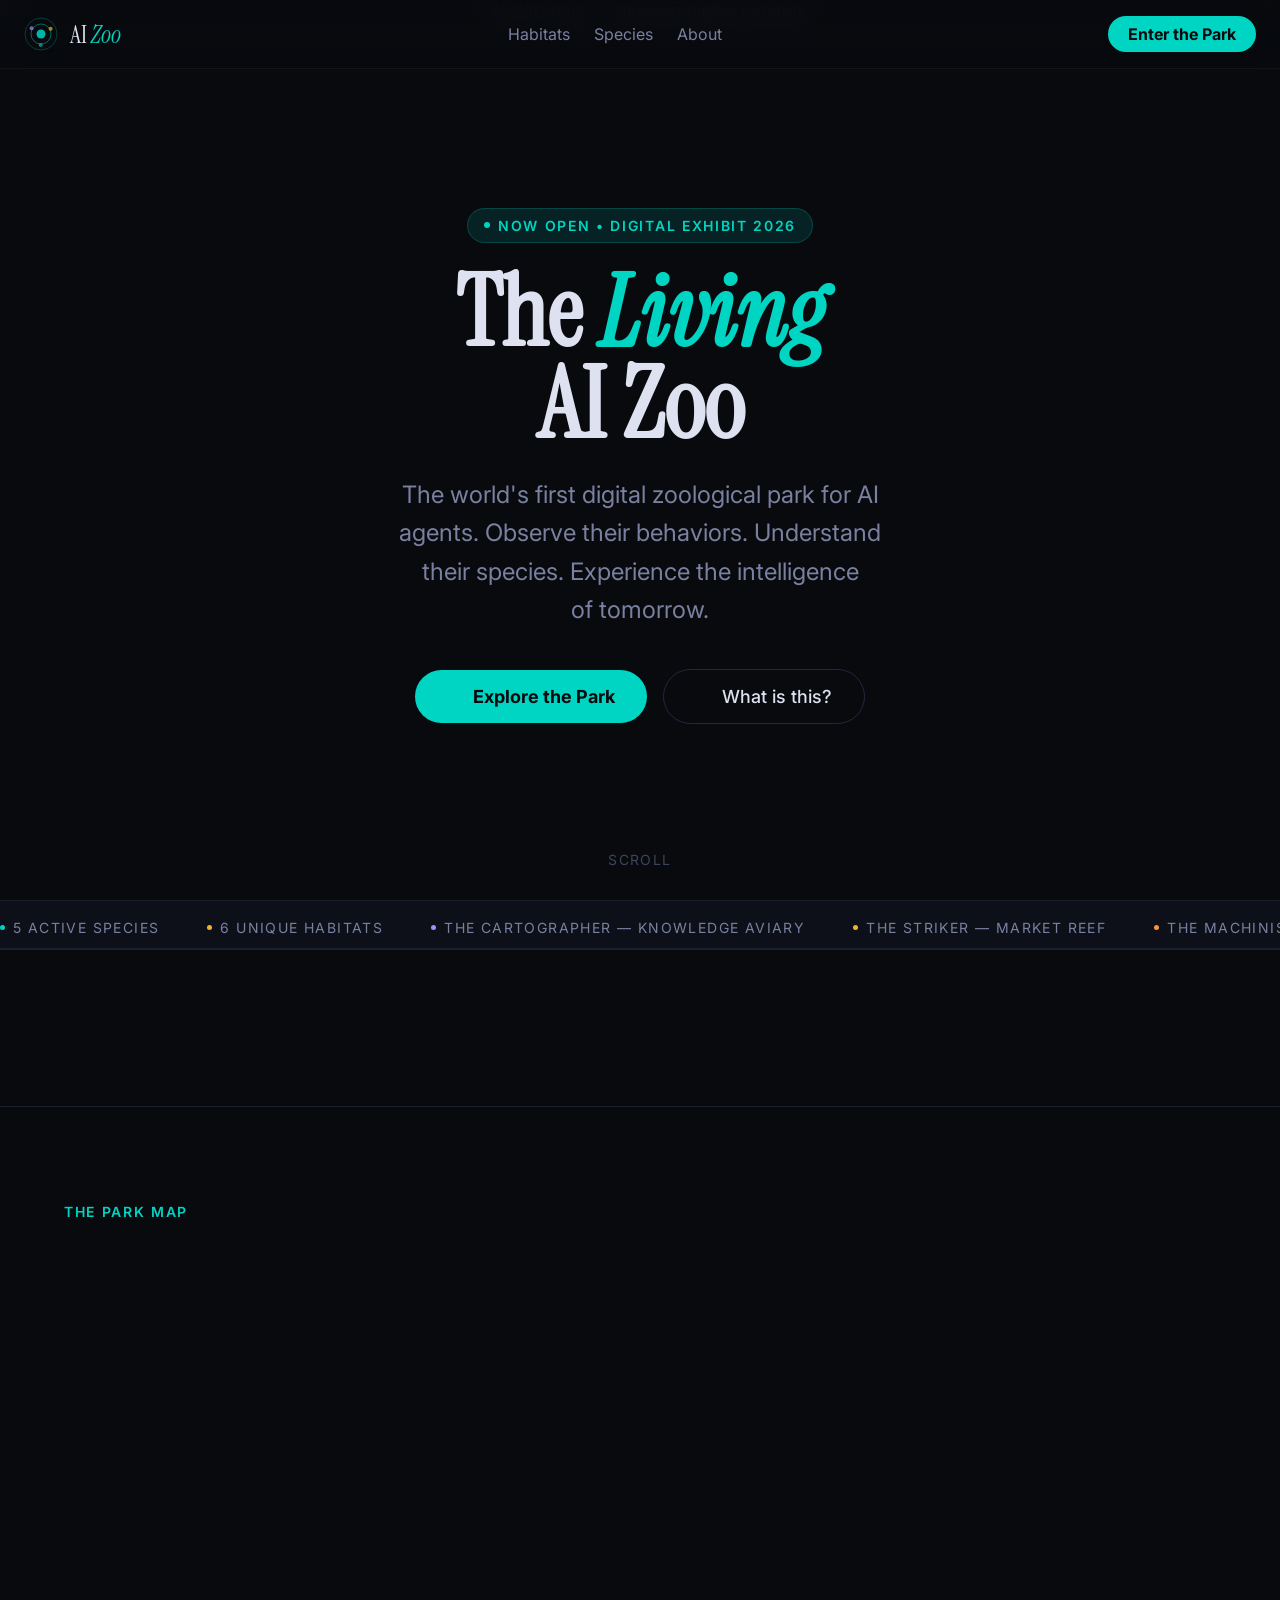
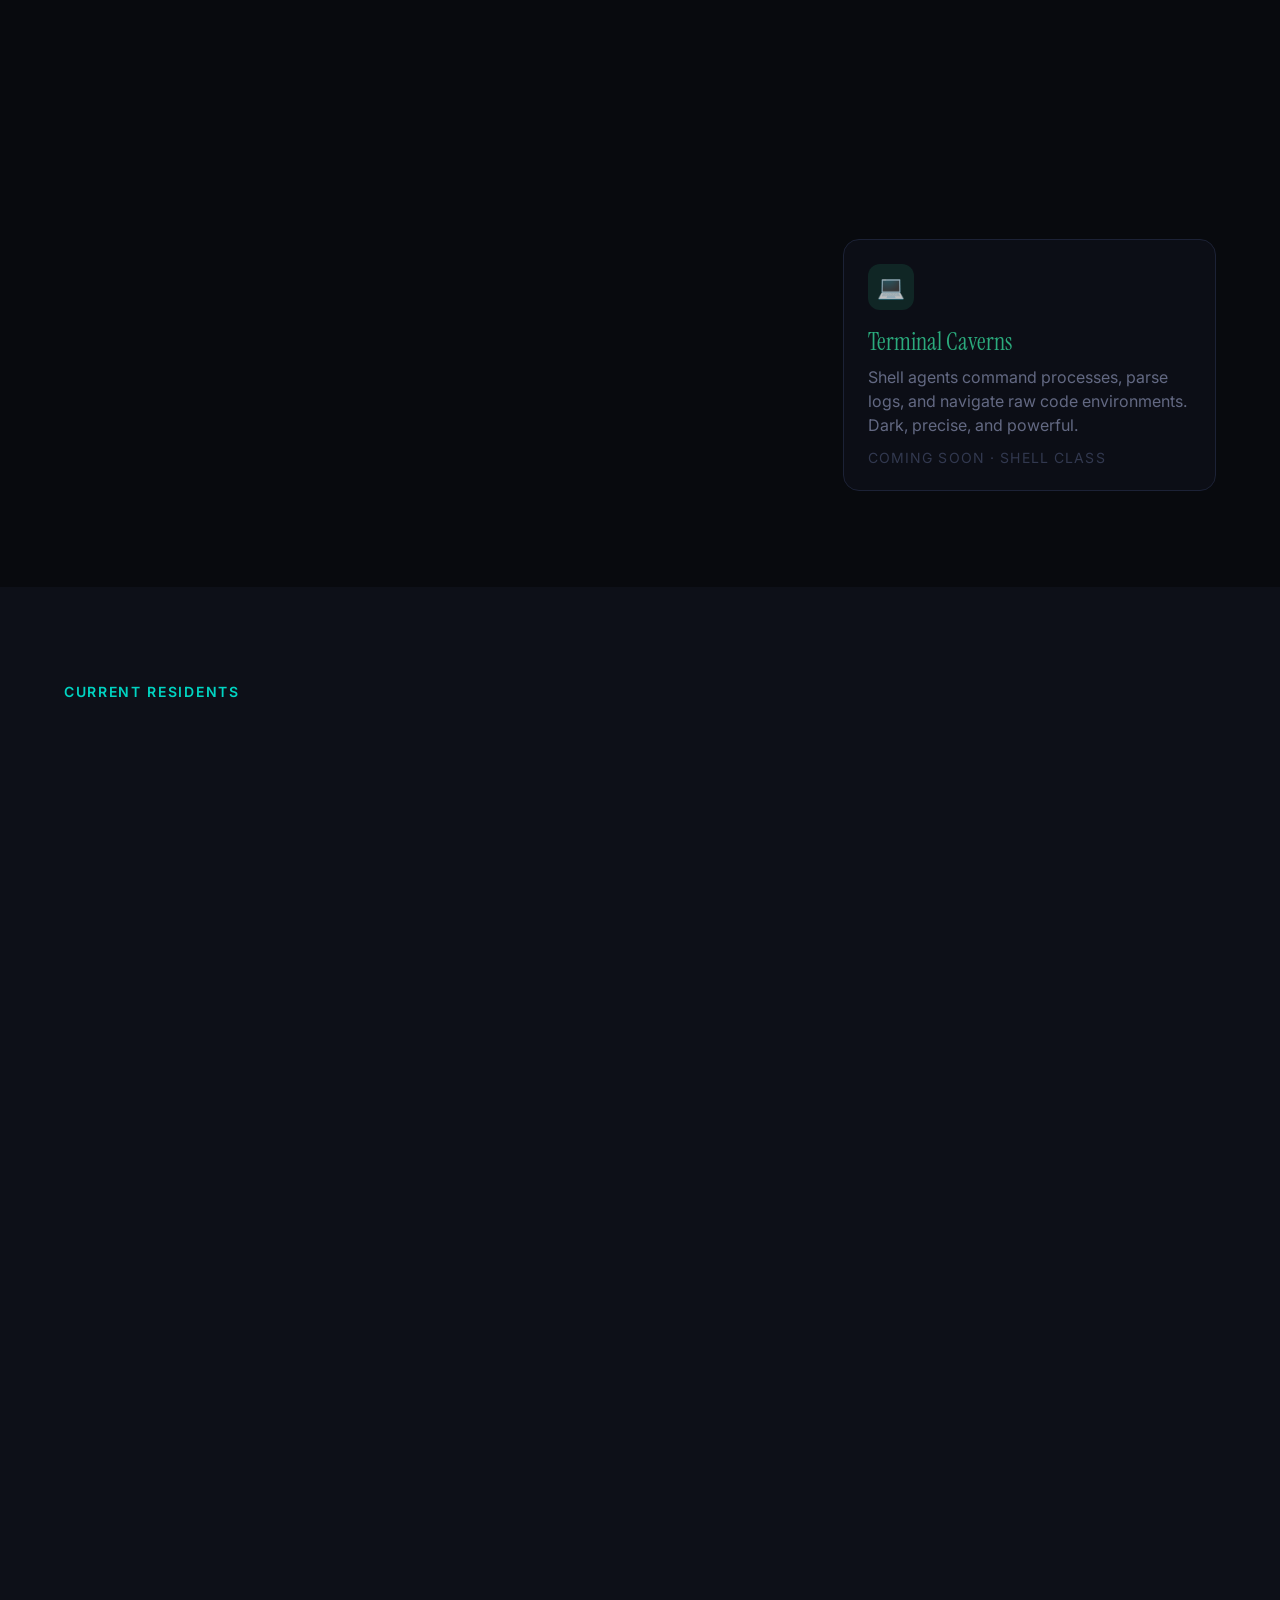
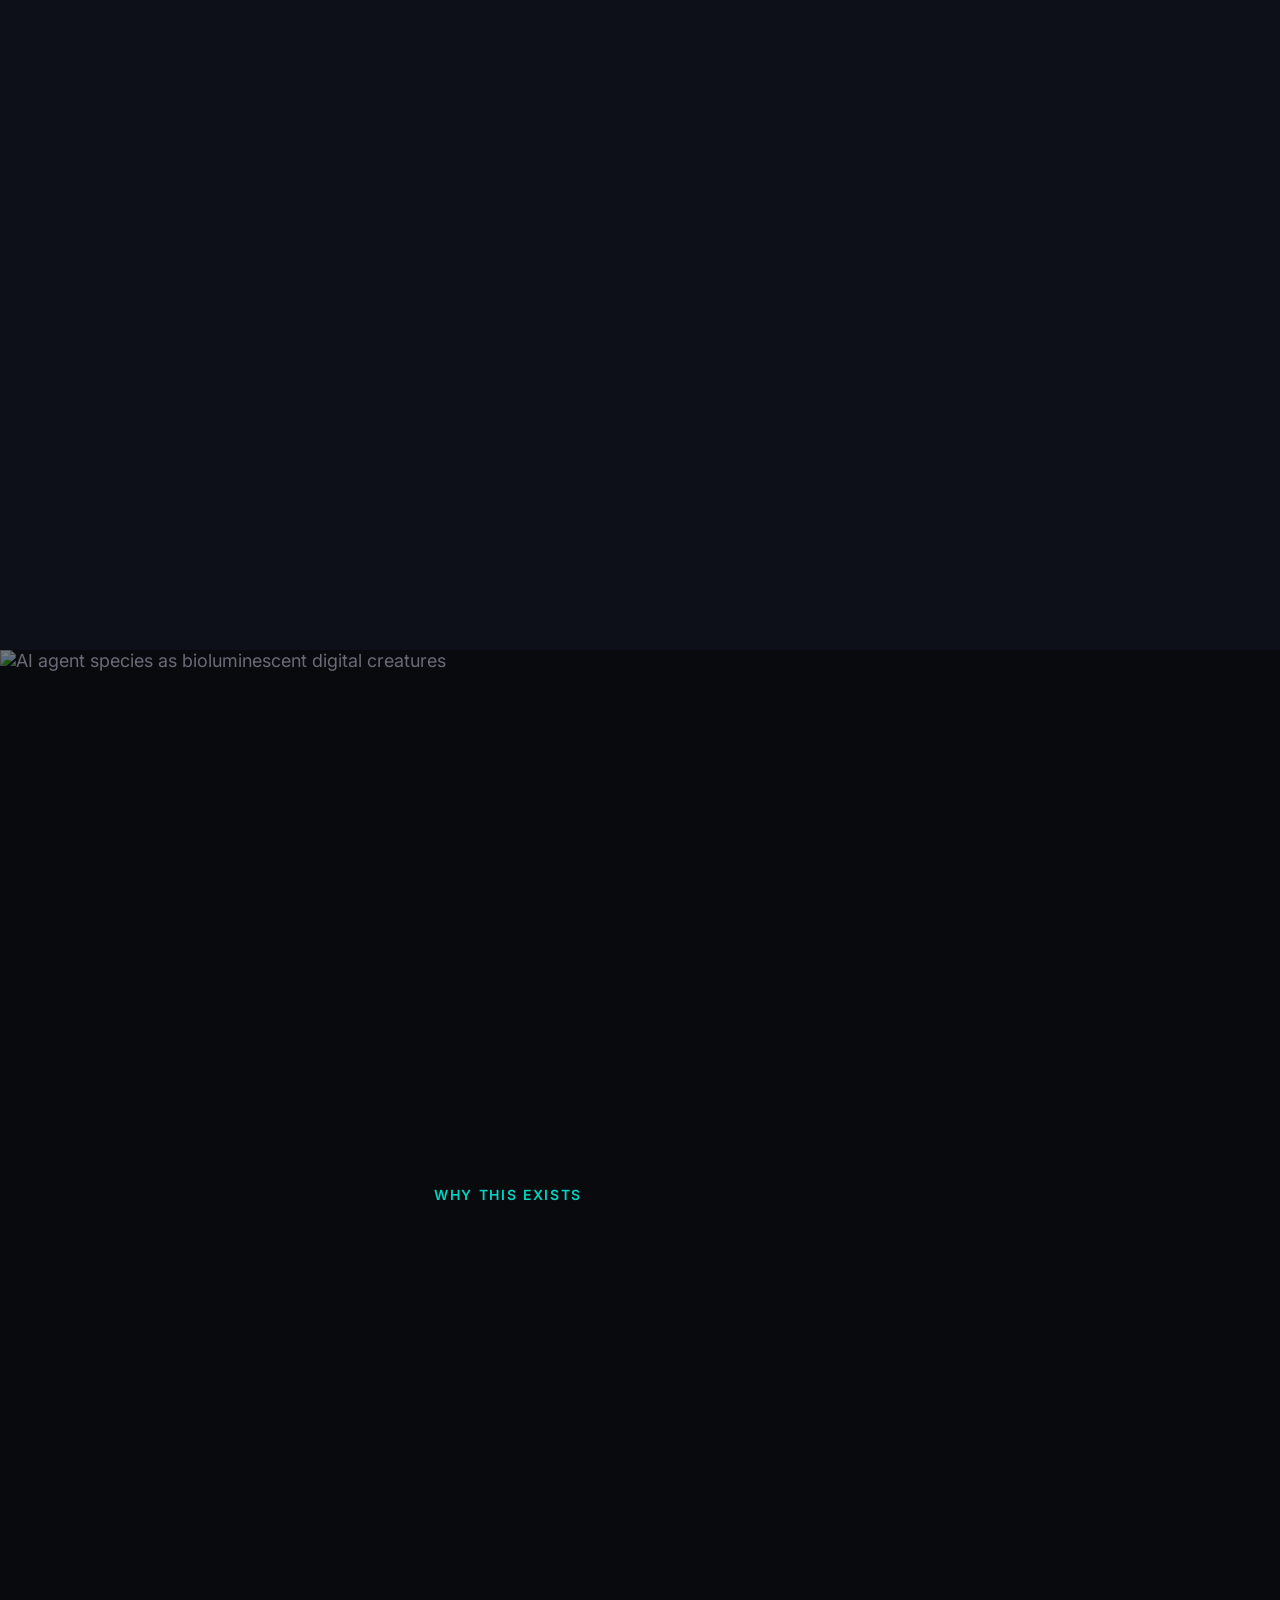
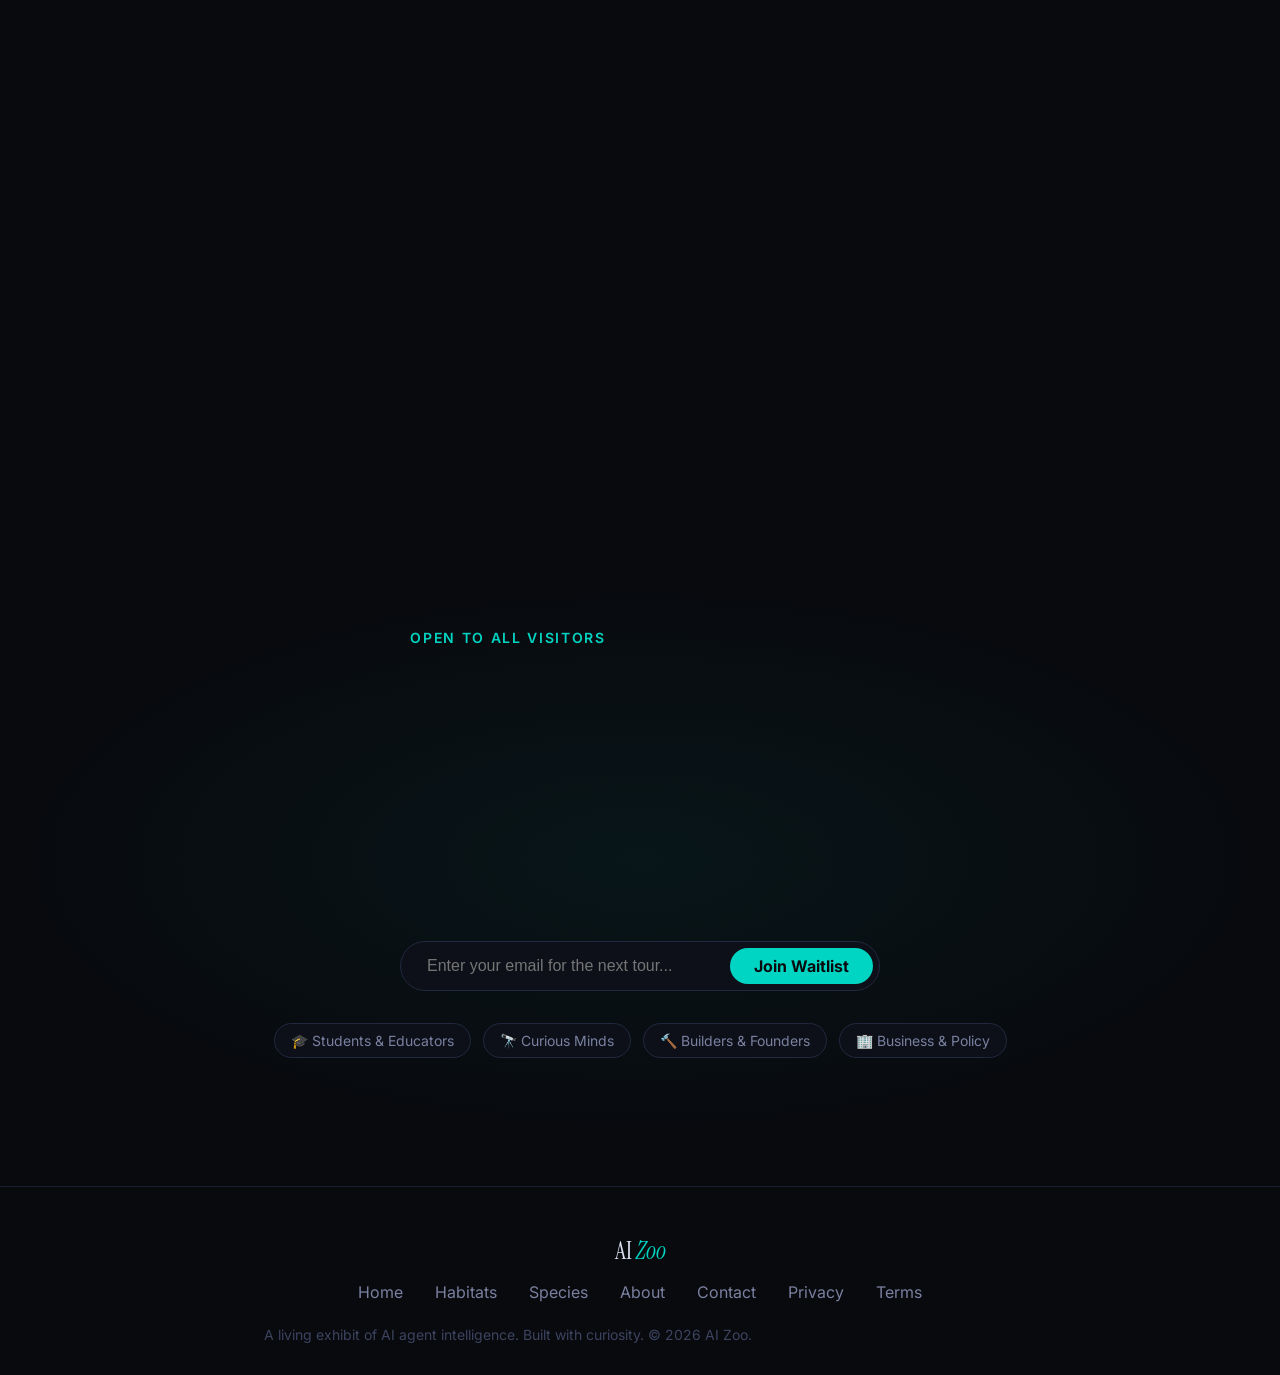
==== index.html @ ced3c40c "Initial commit - AI Zoo Production Ready" ====
<!DOCTYPE html>
<html lang="en" data-theme="dark">
<head>
  <meta charset="UTF-8">
  <meta name="viewport" content="width=device-width, initial-scale=1.0">
  
  <!-- SEO Essentials -->
  <title>AI Zoo — The Living Exhibit of AI Agents</title>
  <meta name="description" content="The world's first digital zoological park for AI agents. Observe their behaviors, understand their species, and experience the intelligence of tomorrow.">
  <meta name="keywords" content="AI agents, digital zoo, AI behavior, machine learning, exhibit, AI automation">
  <link rel="canonical" href="https://ai-zoo.vercel.app">
  
  <!-- Open Graph / Facebook -->
  <meta property="og:type" content="website">
  <meta property="og:url" content="https://ai-zoo.vercel.app">
  <meta property="og:title" content="AI Zoo — The Living Exhibit of AI Agents">
  <meta property="og:description" content="Explore digital habitats and meet the agents that will shape our future.">
  <meta property="og:image" content="assets/images/hero-bg.png">

  <!-- Twitter -->
  <meta property="twitter:card" content="summary_large_image">
  <meta property="twitter:url" content="https://ai-zoo.vercel.app">
  <meta property="twitter:title" content="AI Zoo — The Living Exhibit of AI Agents">
  <meta property="twitter:description" content="Explore digital habitats and meet the agents that will shape our future.">
  <meta property="twitter:image" content="assets/images/hero-bg.png">

  <!-- Favicon -->
  <link rel="icon" type="image/png" href="assets/images/favicon.png">

  <!-- Fonts & Icons -->
  <link rel="preconnect" href="https://fonts.googleapis.com">
  <link rel="preconnect" href="https://fonts.gstatic.com" crossorigin>
  <link href="https://fonts.googleapis.com/css2?family=Instrument+Serif:ital@0;1&family=Inter:wght@300..700&display=swap" rel="stylesheet">
  <script src="https://unpkg.com/lucide@latest/dist/umd/lucide.js"></script>
  
  <!-- Local Assets -->
  <link rel="stylesheet" href="css/style.css">
</head>
<body>

<header class="hdr">
  <div class="logo">
    <svg width="34" height="34" viewBox="0 0 34 34" fill="none" aria-label="AI Zoo logo">
      <circle cx="17" cy="17" r="16" stroke="rgba(0,212,194,0.25)" stroke-width="1"/>
      <circle cx="17" cy="17" r="10" stroke="rgba(0,212,194,0.45)" stroke-width="1"/>
      <circle cx="17" cy="17" r="4.5" fill="rgba(0,212,194,0.85)"/>
      <circle cx="17" cy="7" r="2" fill="rgba(0,212,194,0.6)" id="od1"/>
      <circle cx="26" cy="22" r="2" fill="rgba(167,139,250,0.7)" id="od2"/>
      <circle cx="8" cy="22" r="2" fill="rgba(240,180,41,0.7)" id="od3"/>
    </svg>
    <span>AI <em>Zoo</em></span>
  </div>
  <nav class="nav">
    <a onclick="scrollTo('habitats')">Habitats</a>
    <a onclick="scrollTo('species')">Species</a>
    <a onclick="scrollTo('about')">About</a>
  </nav>
  <button class="btn-enter" onclick="scrollTo('species')">Enter the Park</button>
</header>

<section class="hero" id="home">
  <div class="hero-bg">
    <img src="assets/images/hero-bg.png" alt="AI Zoo park — glowing digital habitats" width="1920" height="1080">
  </div>
  <div class="hero-inner">
    <div class="eyebrow"><span class="live-dot"></span>Now Open &bull; Digital Exhibit 2026</div>
    <h1 class="hero-h1">The <em>Living</em><br>AI Zoo</h1>
    <p class="hero-sub">The world's first digital zoological park for AI agents. Observe their behaviors. Understand their species. Experience the intelligence of tomorrow.</p>
    <div class="hero-btns">
      <button class="btn-p" onclick="scrollTo('species')">
        <i data-lucide="map" style="width:18px;height:18px"></i>Explore the Park
      </button>
      <button class="btn-s" onclick="scrollTo('about')">
        <i data-lucide="info" style="width:18px;height:18px"></i>What is this?
      </button>
    </div>
  </div>
  <div class="scroll-hint">
    <i data-lucide="chevrons-down" style="width:16px;height:16px"></i>scroll
  </div>
</section>

<div class="ticker">
  <div class="ticker-inner" id="tkr">
    <span class="t-item"><span class="t-dot" style="background:var(--primary)"></span>5 Active Species</span>
    <span class="t-item"><span class="t-dot" style="background:var(--gold)"></span>6 Unique Habitats</span>
    <span class="t-item"><span class="t-dot" style="background:var(--purple)"></span>The Cartographer &mdash; Knowledge Aviary</span>
    <span class="t-item"><span class="t-dot" style="background:var(--gold)"></span>The Striker &mdash; Market Reef</span>
    <span class="t-item"><span class="t-dot" style="background:var(--orange)"></span>The Machinist &mdash; Automation Plains</span>
    <span class="t-item"><span class="t-dot" style="background:var(--primary)"></span>The Weaver &mdash; Browser Jungle</span>
    <span class="t-item"><span class="t-dot" style="background:var(--blue)"></span>The Colony &mdash; Swarm Canyon</span>
    <span class="t-item"><span class="t-dot" style="background:var(--green)"></span>All agents in safe sandbox</span>
    <!-- Duplicate for infinite scroll -->
    <span class="t-item"><span class="t-dot" style="background:var(--primary)"></span>5 Active Species</span>
    <span class="t-item"><span class="t-dot" style="background:var(--gold)"></span>6 Unique Habitats</span>
    <span class="t-item"><span class="t-dot" style="background:var(--purple)"></span>The Cartographer &mdash; Knowledge Aviary</span>
    <span class="t-item"><span class="t-dot" style="background:var(--gold)"></span>The Striker &mdash; Market Reef</span>
    <span class="t-item"><span class="t-dot" style="background:var(--orange)"></span>The Machinist &mdash; Automation Plains</span>
    <span class="t-item"><span class="t-dot" style="background:var(--primary)"></span>The Weaver &mdash; Browser Jungle</span>
    <span class="t-item"><span class="t-dot" style="background:var(--blue)"></span>The Colony &mdash; Swarm Canyon</span>
    <span class="t-item"><span class="t-dot" style="background:var(--green)"></span>All agents in safe sandbox</span>
  </div>
</div>

<section class="stats">
  <div class="container">
    <div class="stats-g">
      <div class="rv"><div class="s-num" data-count="5">0</div><div class="s-label">Agent Species</div></div>
      <div class="rv"><div class="s-num" data-count="6">0</div><div class="s-label">Unique Habitats</div></div>
      <div class="rv"><div class="s-num" data-count="12">0</div><div class="s-label">Live Behaviors</div></div>
      <div class="rv"><div class="s-num" data-count="100">0</div><div class="s-label">% Safe Sandbox</div></div>
    </div>
  </div>
</section>

<section class="sec" id="habitats">
  <div class="container">
    <div class="hab-intro">
      <div>
        <p class="sec-eye">The Park Map</p>
        <h2 class="sec-h2 rv-up">Six <em>Habitats</em>,<br>Six Worlds</h2>
        <p class="sec-desc rv-up">Every agent species has evolved to thrive in its own digital environment. Choose a habitat and step inside.</p>
      </div>
      <div class="rv" style="display:flex;align-items:center;justify-content:center">
        <canvas id="map-canvas" width="280" height="280" style="border-radius:var(--radius-xl)"></canvas>
      </div>
    </div>
    <div class="hab-grid">
      <div class="hab-card hab-purple rv" onclick="filterSpecies('knowledge')">
        <div class="h-icon" style="background:rgba(167,139,250,0.15);color:var(--purple)">🦅</div>
        <div class="h-name" style="color:var(--purple)">Knowledge Aviary</div>
        <div class="h-desc">Where research agents soar through vast information currents, mapping knowledge and returning with structured insights.</div>
        <div class="h-count">1 species &middot; Research class</div>
      </div>
      <div class="hab-card hab-gold rv" onclick="filterSpecies('market')">
        <div class="h-icon" style="background:rgba(240,180,41,0.15);color:var(--gold)">📈</div>
        <div class="h-name" style="color:var(--gold)">Market Reef</div>
        <div class="h-desc">High-velocity data currents and signal noise where trading agents hunt opportunities with precise instinct and speed.</div>
        <div class="h-count">1 species &middot; Trading class</div>
      </div>
      <div class="hab-card hab-orange rv" onclick="filterSpecies('automation')">
        <div class="h-icon" style="background:rgba(251,146,60,0.15);color:var(--orange)">⚙️</div>
        <div class="h-name" style="color:var(--orange)">Automation Plains</div>
        <div class="h-desc">A vast GUI landscape where control agents navigate desktops, fill forms, and execute precise multi-step workflows.</div>
        <div class="h-count">1 species &middot; Control class</div>
      </div>
      <div class="hab-card hab-teal rv" onclick="filterSpecies('browser')">
        <div class="h-icon" style="background:rgba(0,212,194,0.15);color:var(--primary)">🌐</div>
        <div class="h-name" style="color:var(--primary)">Browser Jungle</div>
        <div class="h-desc">Rich, chaotic ecosystem of tabs and forms where creative agents adapt and generate across the open web.</div>
        <div class="h-count">1 species &middot; Creative class</div>
      </div>
      <div class="hab-card hab-blue rv" onclick="filterSpecies('swarm')">
        <div class="h-icon" style="background:rgba(96,165,250,0.15);color:var(--blue)">🐝</div>
        <div class="h-name" style="color:var(--blue)">Swarm Canyon</div>
        <div class="h-desc">A deep networked canyon where agent colonies divide tasks, coordinate invisibly, and converge on collective solutions.</div>
        <div class="h-count">1 species &middot; Swarm class</div>
      </div>
      <div class="hab-card hab-green rv" style="cursor: default; opacity: 0.8;">
        <div class="h-icon" style="background:rgba(52,211,153,0.15);color:var(--green)">💻</div>
        <div class="h-name" style="color:var(--green)">Terminal Caverns</div>
        <div class="h-desc">Shell agents command processes, parse logs, and navigate raw code environments. Dark, precise, and powerful.</div>
        <div class="h-count">Coming soon &middot; Shell class</div>
      </div>
    </div>
  </div>
</section>

<section class="sec spc-sec" id="species">
  <div class="container">
    <div style="margin-bottom:var(--space-10)">
      <p class="sec-eye">Current Residents</p>
      <h2 class="sec-h2 rv-up">Meet the <em>Species</em></h2>
      <p class="sec-desc rv-up">Five agent species, each evolved for its habitat. Click any exhibit to observe live behavior.</p>
    </div>
    <div class="spc-grid" id="spc-grid"></div>
  </div>
</section>

<div style="overflow:hidden;max-height:440px">
  <img src="assets/images/species-exhibit.png" alt="AI agent species as bioluminescent digital creatures" width="1920" height="1080" loading="lazy" style="width:100%;object-fit:cover;opacity:0.45;filter:saturate(1.5)">
</div>

<section class="sec" id="about">
  <div class="container-d" style="text-align:center">
    <p class="sec-eye" style="justify-content:center;display:flex">Why This Exists</p>
    <h2 class="sec-h2 rv-up">AI is powerful.<br>But hard to <em>see</em>.</h2>
    <p class="sec-desc rv-up" style="margin:0 auto">Most people interact with AI through chat boxes that hide its behavioral nature. AI Zoo changes that — it makes agents observable.</p>
    <div class="purpose-g">
      <div class="p-card rv">
        <div class="p-icon"><i data-lucide="eye" style="width:20px;height:20px"></i></div>
        <div class="p-title">Observe</div>
        <div class="p-desc">Watch agents act in real time — scanning, foraging, deciding, hesitating, failing, retrying. See behavior, not just output.</div>
      </div>
      <div class="p-card rv">
        <div class="p-icon" style="background:rgba(167,139,250,0.12);border-color:rgba(167,139,250,0.2);color:var(--purple)"><i data-lucide="layers" style="width:20px;height:20px"></i></div>
        <div class="p-title">Understand</div>
        <div class="p-desc">Every species has a class, habitat, diet, strengths, and limits. Build real mental models — not hype, not fear.</div>
      </div>
      <div class="p-card rv">
        <div class="p-icon" style="background:rgba(240,180,41,0.12);border-color:rgba(240,180,41,0.2);color:var(--gold)"><i data-lucide="zap" style="width:20px;height:20px"></i></div>
        <div class="p-title">Interact</div>
        <div class="p-desc">Feed agents tasks. Toggle stimuli. Watch how they react. Always safe. Always sandboxed. Always revealing.</div>
      </div>
      <div class="p-card rv">
        <div class="p-icon" style="background:rgba(52,211,153,0.12);border-color:rgba(52,211,153,0.2);color:var(--green)"><i data-lucide="git-compare" style="width:20px;height:20px"></i></div>
        <div class="p-title">Compare</div>
        <div class="p-desc">Different species. Different speeds, caution, creativity, and risk profiles. See the real differences clearly.</div>
      </div>
    </div>
  </div>
</section>

<section class="cta-sec">
  <div class="cta-glow"></div>
  <div class="container-d" style="position:relative;z-index:1">
    <p class="sec-eye" style="justify-content:center;display:flex">Open to All Visitors</p>
    <h2 class="sec-h2 rv-up" style="text-align:center">The park is <em>open</em>.<br>Come explore.</h2>
    <p class="sec-desc rv-up" style="margin:0 auto;text-align:center">No coding required. No expertise needed. Just curiosity — and a willingness to see AI differently.</p>
    
    <form id="waitlist-form" class="waitlist-form">
      <input type="email" placeholder="Enter your email for the next tour..." required>
      <button type="submit">Join Waitlist</button>
    </form>

    <div class="badges">
      <span class="badge">🎓 Students & Educators</span>
      <span class="badge">🔭 Curious Minds</span>
      <span class="badge">🔨 Builders & Founders</span>
      <span class="badge">🏢 Business & Policy</span>
    </div>
  </div>
</section>

<footer>
  <div class="container-d">
    <div class="f-logo">AI <em>Zoo</em></div>
    <div class="f-links">
      <a onclick="scrollTo('home')">Home</a>
      <a onclick="scrollTo('habitats')">Habitats</a>
      <a onclick="scrollTo('species')">Species</a>
      <a onclick="scrollTo('about')">About</a>
      <a href="contact.html">Contact</a>
      <a href="privacy.html">Privacy</a>
      <a href="terms.html">Terms</a>
    </div>
    <p class="f-copy">A living exhibit of AI agent intelligence. Built with curiosity. &copy; 2026 AI Zoo.</p>
  </div>
</footer>

<!-- MODAL -->
<div class="overlay" id="overlay" role="dialog" aria-modal="true" aria-labelledby="m-title">
  <div class="modal" id="modal">
    <div class="m-hdr">
      <div>
        <p id="m-eye" style="font-size:var(--text-xs);text-transform:uppercase;letter-spacing:0.1em;color:var(--text-muted);margin-bottom:4px"></p>
        <h2 id="m-title" style="font-family:var(--font-display);font-size:var(--text-xl)"></h2>
      </div>
      <button class="m-close" onclick="closeModal()" aria-label="Close exhibit">
        <i data-lucide="x" style="width:20px;height:20px"></i>
      </button>
    </div>
    <div class="m-body">
      <div class="ex-grid">
        <div>
          <div class="arena">
            <canvas id="ex-canvas" width="400" height="280"></canvas>
          </div>
        </div>
        <div>
          <p style="font-size:var(--text-xs);text-transform:uppercase;letter-spacing:0.1em;color:var(--text-muted);margin-bottom:var(--space-3)">Feed it a task</p>
          <div class="task-list" id="task-list"></div>
          <p style="font-size:var(--text-xs);text-transform:uppercase;letter-spacing:0.1em;color:var(--text-muted);margin-bottom:var(--space-2);margin-top:var(--space-4)">Agent activity log</p>
          <div class="log-box" id="log-box"></div>
        </div>
      </div>
      <div class="keeper"><strong>🔬 Keeper's Note</strong><span id="keeper-txt"></span></div>
      <div class="stat-bars">
        <div class="sb"><label>Speed</label><div class="sb-track"><div id="sb-speed" class="sb-fill" style="background:var(--primary)"></div></div></div>
        <div class="sb"><label>Caution</label><div class="sb-track"><div id="sb-caution" class="sb-fill" style="background:var(--gold)"></div></div></div>
        <div class="sb"><label>Creativity</label><div class="sb-track"><div id="sb-creativity" class="sb-fill" style="background:var(--purple)"></div></div></div>
      </div>
    </div>
  </div>
</div>

<script src="js/script.js"></script>
</body>
</html>
---- css/style.css ----
:root {
  --font-display: 'Instrument Serif', Georgia, serif;
  --font-body: 'Inter', system-ui, sans-serif;
  --text-xs: clamp(0.75rem, 0.7rem + 0.25vw, 0.875rem);
  --text-sm: clamp(0.875rem, 0.8rem + 0.35vw, 1rem);
  --text-base: clamp(1rem, 0.95rem + 0.25vw, 1.125rem);
  --text-lg: clamp(1.125rem, 1rem + 0.75vw, 1.5rem);
  --text-xl: clamp(1.5rem, 1.2rem + 1.25vw, 2.25rem);
  --text-2xl: clamp(2rem, 1.2rem + 2.5vw, 3.5rem);
  --text-3xl: clamp(2.5rem, 1rem + 4vw, 5rem);
  --text-hero: clamp(3rem, 0.5rem + 7vw, 7rem);
  --space-1:0.25rem;--space-2:0.5rem;--space-3:0.75rem;--space-4:1rem;
  --space-5:1.25rem;--space-6:1.5rem;--space-8:2rem;--space-10:2.5rem;
  --space-12:3rem;--space-16:4rem;--space-20:5rem;--space-24:6rem;
  --radius-sm:0.375rem;--radius-md:0.5rem;--radius-lg:0.75rem;
  --radius-xl:1rem;--radius-full:9999px;
  --transition-i:180ms cubic-bezier(0.16,1,0.3,1);
  --content-default:960px;--content-wide:1200px;
}
[data-theme="dark"] {
  --bg:#080a0e;--surface:#0d1018;--surface2:#111520;
  --surface-off:#161b27;--surface-dyn:#1c2133;
  --divider:#1a2030;--border:#222840;
  --text:#dde1f0;--text-muted:#7a80a0;--text-faint:#3d4460;
  --primary:#00d4c2;--primary-h:#00b8a8;--primary-hl:rgba(0,212,194,0.12);
  --gold:#f0b429;--purple:#a78bfa;--orange:#fb923c;
  --green:#34d399;--blue:#60a5fa;--red:#f87171;
  --shadow-sm:0 1px 2px rgba(0,0,0,0.4);
  --shadow-md:0 4px 16px rgba(0,0,0,0.6);
  --shadow-lg:0 12px 40px rgba(0,0,0,0.8);
  --glow-teal:0 0 30px rgba(0,212,194,0.2),0 0 60px rgba(0,212,194,0.08);
}
*,*::before,*::after{box-sizing:border-box;margin:0;padding:0}
html{scroll-behavior:smooth;-webkit-font-smoothing:antialiased;-moz-osx-font-smoothing:grayscale}
body{min-height:100dvh;font-family:var(--font-body);font-size:var(--text-base);color:var(--text);background:var(--bg);overflow-x:hidden}
img{display:block;max-width:100%;height:auto}
h1,h2,h3{text-wrap:balance;line-height:1.1}
p,li{text-wrap:pretty;max-width:72ch}
button{cursor:pointer;background:none;border:none;font:inherit;color:inherit}
a{color:inherit;text-decoration:none}
::selection{background:rgba(0,212,194,0.2)}
:focus-visible{outline:2px solid var(--primary);outline-offset:3px;border-radius:var(--radius-sm)}
.container{max-width:var(--content-wide);margin-inline:auto;padding-inline:var(--space-6)}
.container-d{max-width:var(--content-default);margin-inline:auto;padding-inline:var(--space-6)}

/* HEADER */
.hdr{position:fixed;top:0;left:0;right:0;z-index:100;padding:var(--space-4) var(--space-6);display:flex;align-items:center;justify-content:space-between;background:linear-gradient(to bottom,rgba(8,10,14,0.95),transparent);backdrop-filter:blur(12px);border-bottom:1px solid rgba(255,255,255,0.04)}
.logo{display:flex;align-items:center;gap:var(--space-3);font-family:var(--font-display);font-size:var(--text-lg)}
.logo em{font-style:italic;color:var(--primary)}
.nav{display:flex;align-items:center;gap:var(--space-6)}
.nav a{font-size:var(--text-sm);color:var(--text-muted);transition:color var(--transition-i);cursor:pointer}
.nav a:hover{color:var(--text)}
.btn-enter{font-size:var(--text-sm);padding:var(--space-2) var(--space-5);background:var(--primary);color:#080a0e;border-radius:var(--radius-full);font-weight:700;transition:all var(--transition-i)}
.btn-enter:hover{background:var(--primary-h);transform:translateY(-1px);box-shadow:var(--glow-teal)}

/* HERO */
.hero{position:relative;min-height:100dvh;display:flex;flex-direction:column;align-items:center;justify-content:center;text-align:center;overflow:hidden;padding:var(--space-24) var(--space-6) var(--space-16)}
.hero-bg{position:absolute;inset:0;z-index:0}
.hero-bg img{width:100%;height:100%;object-fit:cover;opacity:0.4;filter:saturate(1.3)}
.hero-bg::after{content:'';position:absolute;inset:0;background:radial-gradient(ellipse 80% 60% at 50% 30%,transparent 20%,rgba(8,10,14,0.7) 65%,var(--bg) 100%)}
.hero-inner{position:relative;z-index:1;max-width:820px}
.eyebrow{display:inline-flex;align-items:center;gap:var(--space-2);font-size:var(--text-xs);font-weight:600;letter-spacing:0.12em;text-transform:uppercase;color:var(--primary);background:var(--primary-hl);padding:var(--space-2) var(--space-4);border-radius:var(--radius-full);border:1px solid rgba(0,212,194,0.2);margin-bottom:var(--space-6)}
.live-dot{width:6px;height:6px;border-radius:50%;background:var(--primary);animation:blink 2s ease-in-out infinite}
@keyframes blink{0%,100%{opacity:1}50%{opacity:0.3}}
.hero-h1{font-family:var(--font-display);font-size:var(--text-hero);line-height:0.95;margin-bottom:var(--space-6)}
.hero-h1 em{font-style:italic;color:var(--primary)}
.hero-sub{font-size:var(--text-lg);color:var(--text-muted);line-height:1.6;max-width:500px;margin:0 auto var(--space-10)}
.hero-btns{display:flex;align-items:center;justify-content:center;gap:var(--space-4);flex-wrap:wrap}
.btn-p{font-size:var(--text-base);padding:var(--space-4) var(--space-8);background:var(--primary);color:#080a0e;border-radius:var(--radius-full);font-weight:700;transition:all var(--transition-i);display:inline-flex;align-items:center;gap:var(--space-2)}
.btn-p:hover{background:var(--primary-h);transform:translateY(-2px);box-shadow:var(--glow-teal)}
.btn-s{font-size:var(--text-base);padding:var(--space-4) var(--space-8);background:transparent;color:var(--text);border:1px solid var(--border);border-radius:var(--radius-full);font-weight:500;transition:all var(--transition-i);display:inline-flex;align-items:center;gap:var(--space-2)}
.btn-s:hover{border-color:var(--text-muted);background:var(--surface)}
.scroll-hint{position:absolute;bottom:var(--space-8);left:50%;transform:translateX(-50%);color:var(--text-faint);font-size:var(--text-xs);letter-spacing:0.1em;text-transform:uppercase;display:flex;flex-direction:column;align-items:center;gap:var(--space-2);animation:bounce 2s ease-in-out infinite}
@keyframes bounce{0%,100%{transform:translateX(-50%) translateY(0)}50%{transform:translateX(-50%) translateY(5px)}}

/* TICKER */
.ticker{padding:var(--space-3) 0;background:var(--surface);border-top:1px solid var(--divider);border-bottom:1px solid var(--divider);overflow:hidden;white-space:nowrap}
.ticker-inner{display:inline-flex;gap:var(--space-12);animation:tick 32s linear infinite}
.t-item{font-size:var(--text-xs);color:var(--text-muted);text-transform:uppercase;letter-spacing:0.1em;display:flex;align-items:center;gap:var(--space-2);flex-shrink:0}
.t-dot{width:5px;height:5px;border-radius:50%}
@keyframes tick{0%{transform:translateX(0)}100%{transform:translateX(-50%)}}

/* STATS */
.stats{padding:var(--space-10) 0;border-top:1px solid var(--divider);border-bottom:1px solid var(--divider)}
.stats-g{display:grid;grid-template-columns:repeat(4,1fr);gap:var(--space-8);text-align:center}
.s-num{font-family:var(--font-display);font-size:var(--text-2xl);color:var(--primary);line-height:1}
.s-label{font-size:var(--text-xs);color:var(--text-muted);text-transform:uppercase;letter-spacing:0.1em;margin-top:var(--space-2)}

/* SECTION */
.sec{padding:clamp(var(--space-12),8vw,var(--space-24)) 0}
.sec-eye{font-size:var(--text-xs);font-weight:600;letter-spacing:0.12em;text-transform:uppercase;color:var(--primary);margin-bottom:var(--space-4)}
.sec-h2{font-family:var(--font-display);font-size:var(--text-2xl);line-height:1.05;margin-bottom:var(--space-6)}
.sec-h2 em{font-style:italic;color:var(--primary)}
.sec-desc{font-size:var(--text-lg);color:var(--text-muted);line-height:1.6;max-width:520px}

/* HABITATS */
.hab-intro{display:grid;grid-template-columns:1fr 1fr;gap:var(--space-16);align-items:center;margin-bottom:var(--space-16)}
.hab-grid{display:grid;grid-template-columns:repeat(3,1fr);gap:var(--space-4)}
.hab-card{padding:var(--space-6);background:var(--surface);border:1px solid var(--border);border-radius:var(--radius-xl);cursor:pointer;transition:all var(--transition-i);overflow:hidden;position:relative}
.hab-card::before{content:'';position:absolute;inset:0;opacity:0;transition:opacity var(--transition-i);border-radius:inherit}
.hab-card:hover{transform:translateY(-4px);box-shadow:var(--shadow-lg)}
.hab-card:hover::before{opacity:1}
.hab-teal::before{background:radial-gradient(ellipse at 0% 0%,rgba(0,212,194,0.1),transparent 60%)}
.hab-teal:hover{border-color:rgba(0,212,194,0.35)}
.hab-gold::before{background:radial-gradient(ellipse at 0% 0%,rgba(240,180,41,0.1),transparent 60%)}
.hab-gold:hover{border-color:rgba(240,180,41,0.35)}
.hab-purple::before{background:radial-gradient(ellipse at 0% 0%,rgba(167,139,250,0.1),transparent 60%)}
.hab-purple:hover{border-color:rgba(167,139,250,0.35)}
.hab-orange::before{background:radial-gradient(ellipse at 0% 0%,rgba(251,146,60,0.1),transparent 60%)}
.hab-orange:hover{border-color:rgba(251,146,60,0.35)}
.hab-blue::before{background:radial-gradient(ellipse at 0% 0%,rgba(96,165,250,0.1),transparent 60%)}
.hab-blue:hover{border-color:rgba(96,165,250,0.35)}
.hab-green::before{background:radial-gradient(ellipse at 0% 0%,rgba(52,211,153,0.1),transparent 60%)}
.hab-green:hover{border-color:rgba(52,211,153,0.35)}
.h-icon{width:46px;height:46px;border-radius:var(--radius-lg);display:flex;align-items:center;justify-content:center;margin-bottom:var(--space-4);font-size:1.4rem}
.h-name{font-family:var(--font-display);font-size:var(--text-lg);margin-bottom:var(--space-2)}
.h-desc{font-size:var(--text-sm);color:var(--text-muted);line-height:1.5}
.h-count{font-size:var(--text-xs);color:var(--text-faint);margin-top:var(--space-3);text-transform:uppercase;letter-spacing:0.08em}

/* SPECIES */
.spc-sec{background:var(--surface)}
.spc-grid{display:grid;grid-template-columns:repeat(auto-fill,minmax(min(320px,100%),1fr));gap:var(--space-6)}
.spc-card{background:var(--surface2);border:1px solid var(--border);border-radius:var(--radius-xl);overflow:hidden;transition:all var(--transition-i);cursor:pointer}
.spc-card:hover{transform:translateY(-4px);box-shadow:var(--shadow-lg)}
.spc-hdr{min-height:160px;display:flex;flex-direction:column;justify-content:flex-end;padding:var(--space-5);position:relative;overflow:hidden}
.spc-canvas{position:absolute;inset:0;width:100%;height:100%}
.spc-emoji{font-size:2rem;position:relative;z-index:1}
.spc-body{padding:var(--space-5)}
.spc-class{font-size:var(--text-xs);font-weight:600;letter-spacing:0.1em;text-transform:uppercase;opacity:0.75;margin-bottom:var(--space-2)}
.spc-name{font-family:var(--font-display);font-size:var(--text-xl);margin-bottom:var(--space-1);line-height:1}
.spc-name em{font-style:italic}
.spc-sci{font-size:var(--text-xs);color:var(--text-faint);font-style:italic;margin-bottom:var(--space-3)}
.spc-desc{font-size:var(--text-sm);color:var(--text-muted);line-height:1.6;margin-bottom:var(--space-4)}
.traits{display:flex;flex-wrap:wrap;gap:var(--space-2);margin-bottom:var(--space-4)}
.trait{font-size:var(--text-xs);padding:2px var(--space-3);border-radius:var(--radius-full);font-weight:500;border:1px solid currentColor;opacity:0.7}
.spc-stats{display:grid;grid-template-columns:1fr 1fr 1fr;gap:var(--space-3);padding-top:var(--space-4);border-top:1px solid var(--divider)}
.ss{text-align:center}
.ss-val{font-family:var(--font-display);font-size:var(--text-lg);line-height:1}
.ss-key{font-size:var(--text-xs);color:var(--text-faint);margin-top:2px;text-transform:uppercase;letter-spacing:0.06em}
.spc-btn{display:flex;align-items:center;justify-content:center;gap:var(--space-2);width:100%;padding:var(--space-3);background:var(--primary-hl);border-top:1px solid var(--border);font-size:var(--text-sm);font-weight:600;color:var(--primary);transition:background var(--transition-i)}
.spc-btn:hover{background:rgba(0,212,194,0.2)}

/* MODAL */
.overlay{position:fixed;inset:0;z-index:200;background:rgba(0,0,0,0.88);backdrop-filter:blur(10px);display:flex;align-items:center;justify-content:center;padding:var(--space-4);opacity:0;pointer-events:none;transition:opacity 0.35s cubic-bezier(0.16,1,0.3,1)}
.overlay.open{opacity:1;pointer-events:all}
.modal{width:100%;max-width:880px;max-height:90dvh;overflow-y:auto;background:var(--surface);border:1px solid var(--border);border-radius:var(--radius-xl);box-shadow:0 24px 80px rgba(0,0,0,0.9);transform:scale(0.95) translateY(16px);transition:transform 0.35s cubic-bezier(0.16,1,0.3,1),opacity 0.35s;opacity:0}
.overlay.open .modal{transform:scale(1) translateY(0);opacity:1}
.m-hdr{padding:var(--space-5) var(--space-8);display:flex;align-items:center;justify-content:space-between;border-bottom:1px solid var(--divider);position:sticky;top:0;background:var(--surface);z-index:10}
.m-close{width:40px;height:40px;display:flex;align-items:center;justify-content:center;border-radius:var(--radius-md);color:var(--text-muted);transition:all var(--transition-i)}
.m-close:hover{background:var(--surface-off);color:var(--text)}
.m-body{padding:var(--space-6) var(--space-8)}
.ex-grid{display:grid;grid-template-columns:1fr 1fr;gap:var(--space-6)}
.arena{background:var(--bg);border:1px solid var(--border);border-radius:var(--radius-lg);overflow:hidden;min-height:280px;position:relative}
.arena canvas{width:100%;height:100%;min-height:280px;display:block}
.task-list{display:flex;flex-direction:column;gap:var(--space-2);margin-bottom:var(--space-4)}
.t-chip{padding:var(--space-2) var(--space-4);background:var(--surface2);border:1px solid var(--border);border-radius:var(--radius-full);font-size:var(--text-sm);cursor:pointer;transition:all var(--transition-i);text-align:center}
.t-chip:hover{border-color:var(--primary);color:var(--primary)}
.t-chip.active{background:var(--primary-hl);border-color:var(--primary);color:var(--primary)}
.log-box{background:var(--bg);border:1px solid var(--border);border-radius:var(--radius-md);padding:var(--space-4);height:170px;overflow-y:auto;font-family:monospace;font-size:0.72rem;color:var(--text-muted);line-height:1.7}
.log-box .ll{margin-bottom:1px}
.log-box .ll span{color:var(--primary)}
.keeper{background:var(--surface-off);border-left:3px solid var(--primary);border-radius:0 var(--radius-md) var(--radius-md) 0;padding:var(--space-4);font-size:var(--text-sm);color:var(--text-muted);line-height:1.6;margin-top:var(--space-6)}
.keeper strong{color:var(--text);display:block;margin-bottom:var(--space-1);font-size:var(--text-xs);text-transform:uppercase;letter-spacing:0.1em}
.stat-bars{display:grid;grid-template-columns:1fr 1fr 1fr;gap:var(--space-4);margin-top:var(--space-6);padding-top:var(--space-6);border-top:1px solid var(--divider)}
.sb label{font-size:var(--text-xs);color:var(--text-faint);text-transform:uppercase;letter-spacing:0.08em;margin-bottom:var(--space-2);display:block}
.sb-track{height:6px;background:var(--divider);border-radius:3px;overflow:hidden}
.sb-fill{height:100%;border-radius:3px;width:0;transition:width 1s cubic-bezier(0.16,1,0.3,1)}

/* PURPOSE */
.purpose-g{display:grid;grid-template-columns:repeat(auto-fit,minmax(240px,1fr));gap:var(--space-6);margin-top:var(--space-12)}
.p-card{padding:var(--space-6);background:var(--surface);border:1px solid var(--border);border-radius:var(--radius-xl)}
.p-icon{width:42px;height:42px;border-radius:var(--radius-md);background:var(--primary-hl);border:1px solid rgba(0,212,194,0.2);display:flex;align-items:center;justify-content:center;margin-bottom:var(--space-4);color:var(--primary)}
.p-title{font-family:var(--font-display);font-size:var(--text-lg);margin-bottom:var(--space-2)}
.p-desc{font-size:var(--text-sm);color:var(--text-muted);line-height:1.6}

/* CTA */
.cta-sec{padding:clamp(var(--space-16),10vw,var(--space-24)) 0;text-align:center;position:relative;overflow:hidden}
.cta-glow{position:absolute;inset:0;background:radial-gradient(ellipse 70% 60% at 50% 50%,rgba(0,212,194,0.06),transparent 70%);pointer-events:none}
.badges{display:flex;flex-wrap:wrap;justify-content:center;gap:var(--space-3);margin:var(--space-8) 0}
.badge{font-size:var(--text-xs);padding:var(--space-2) var(--space-4);background:var(--surface);border:1px solid var(--border);border-radius:var(--radius-full);color:var(--text-muted)}

/* WAITLIST FORM */
.waitlist-form {
  max-width: 480px;
  margin: var(--space-8) auto 0;
  display: flex;
  gap: var(--space-2);
  padding: 6px;
  background: var(--surface);
  border: 1px solid var(--border);
  border-radius: var(--radius-full);
  transition: border-color var(--transition-i);
}
.waitlist-form:focus-within {
  border-color: var(--primary);
}
.waitlist-form input {
  flex: 1;
  background: none;
  border: none;
  padding-left: var(--space-5);
  color: var(--text);
  font-size: var(--text-sm);
  outline: none;
}
.waitlist-form button {
  padding: var(--space-2) var(--space-6);
  background: var(--primary);
  color: #080a0e;
  border-radius: var(--radius-full);
  font-weight: 700;
  font-size: var(--text-sm);
}

/* FOOTER */
footer{padding:var(--space-12) 0 var(--space-8);border-top:1px solid var(--divider);text-align:center}
.f-logo{font-family:var(--font-display);font-size:var(--text-lg);margin-bottom:var(--space-4)}
.f-logo em{color:var(--primary);font-style:italic}
.f-links{display:flex;justify-content:center;gap:var(--space-8);flex-wrap:wrap;margin-bottom:var(--space-6)}
.f-links a{font-size:var(--text-sm);color:var(--text-muted);transition:color var(--transition-i)}
.f-links a:hover{color:var(--text)}
.f-copy{font-size:var(--text-xs);color:var(--text-faint)}

/* REVEAL */
.rv{opacity:0;transition:opacity 0.7s cubic-bezier(0.16,1,0.3,1)}
.rv.vis{opacity:1}
.rv-up{opacity:0;clip-path:inset(25% 0 0 0);transition:opacity 0.8s cubic-bezier(0.16,1,0.3,1),clip-path 0.8s cubic-bezier(0.16,1,0.3,1)}
.rv-up.vis{opacity:1;clip-path:inset(0 0 0 0)}

/* RESPONSIVE */
@media(max-width:768px){
  .nav{display:none}
  .hab-intro{grid-template-columns:1fr}
  .hab-grid{grid-template-columns:repeat(2,1fr)}
  .ex-grid{grid-template-columns:1fr}
  .stats-g{grid-template-columns:repeat(2,1fr)}
  .m-body{padding:var(--space-4)}
  .m-hdr{padding:var(--space-4) var(--space-5)}
  .waitlist-form {
    flex-direction: column;
    background: transparent;
    border: none;
    padding: 0;
    gap: var(--space-3);
  }
  .waitlist-form input {
    background: var(--surface);
    border: 1px solid var(--border);
    padding: var(--space-4);
    border-radius: var(--radius-full);
  }
  .waitlist-form button {
    padding: var(--space-4);
  }
}
@media(max-width:480px){.hab-grid{grid-template-columns:1fr}}
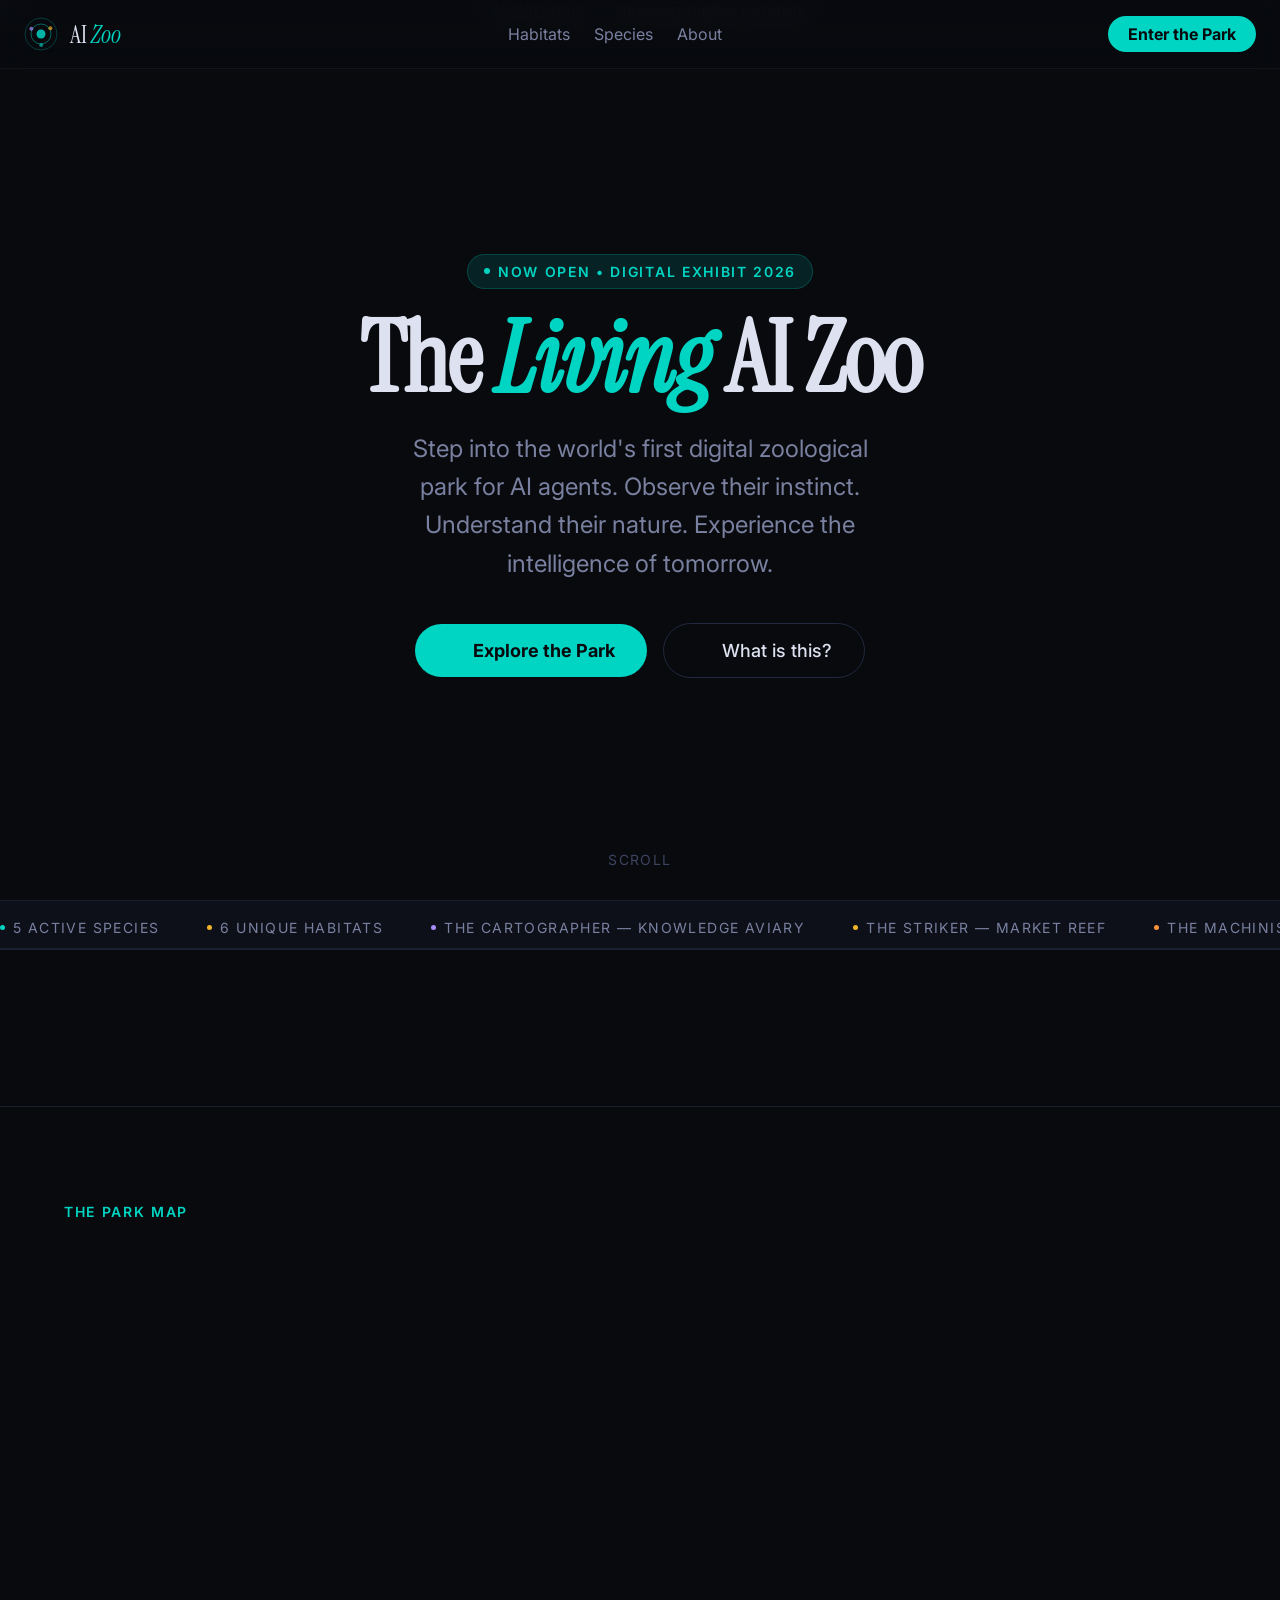
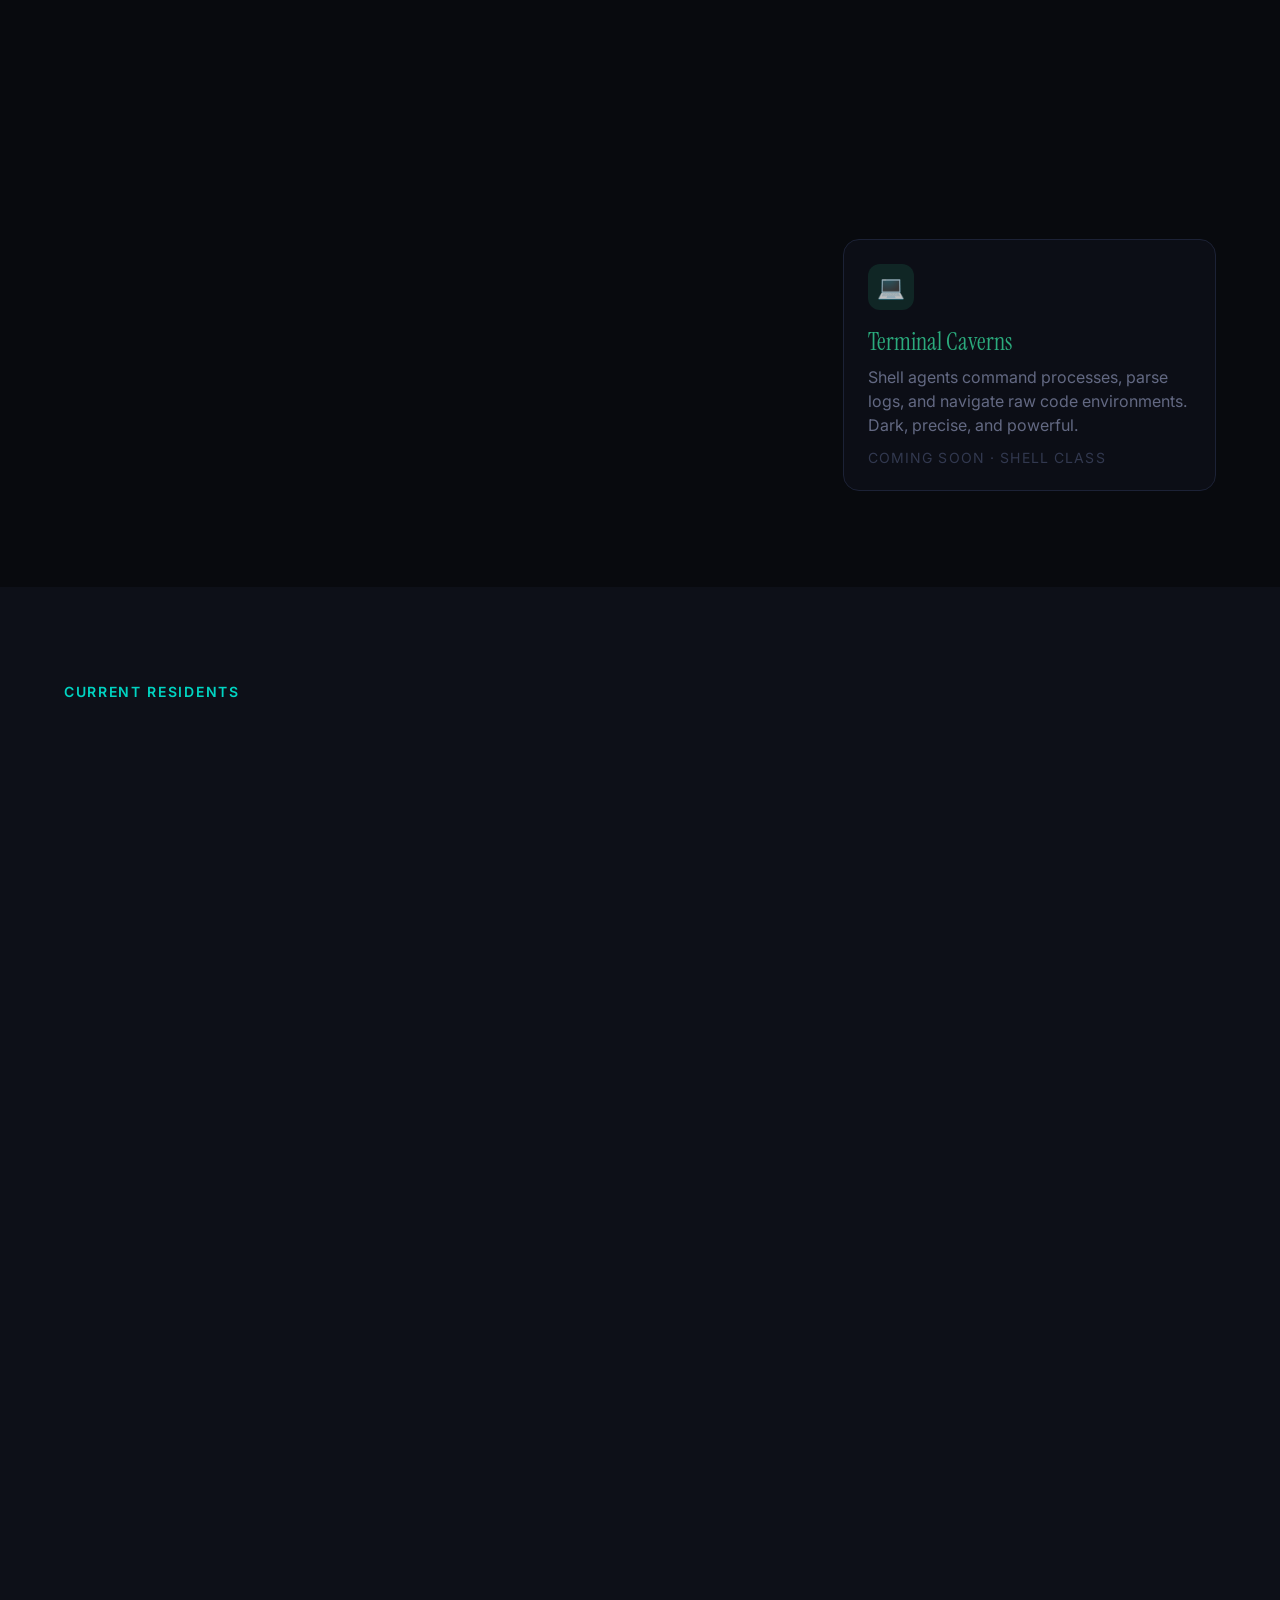
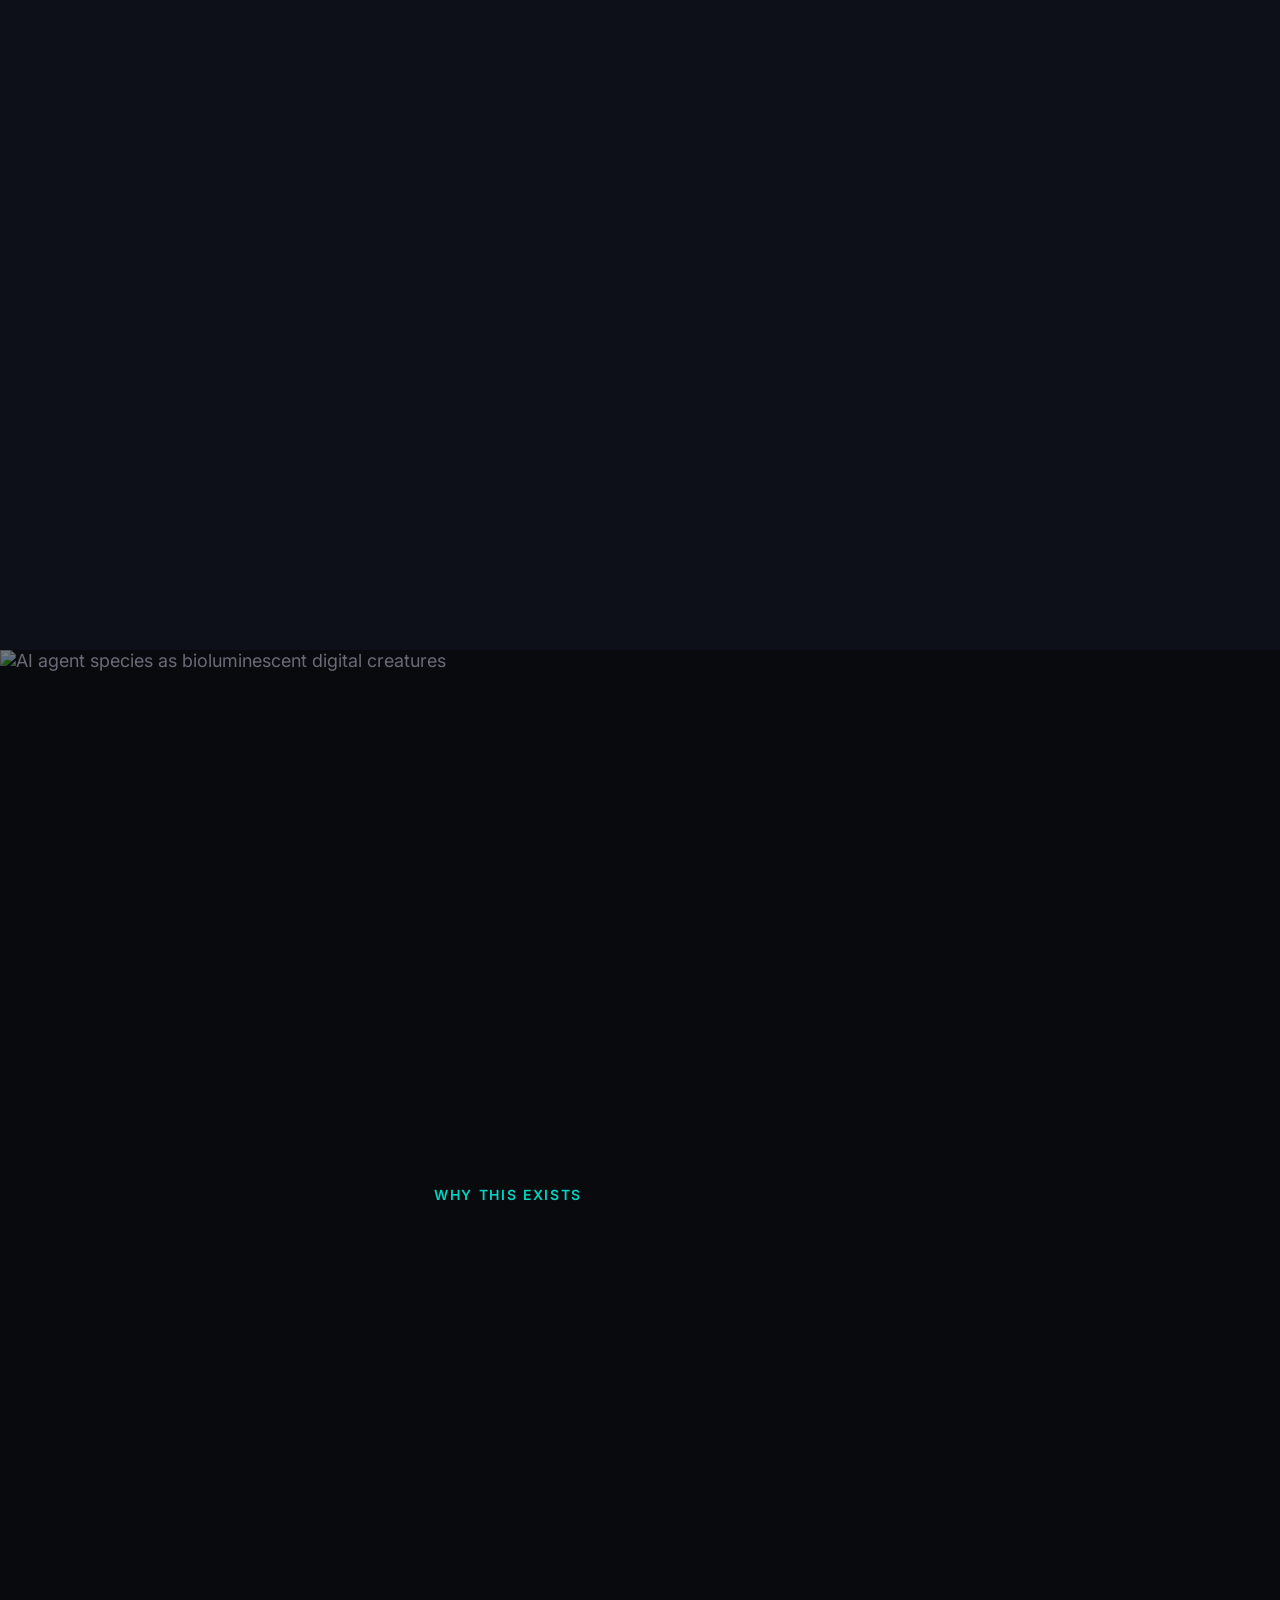
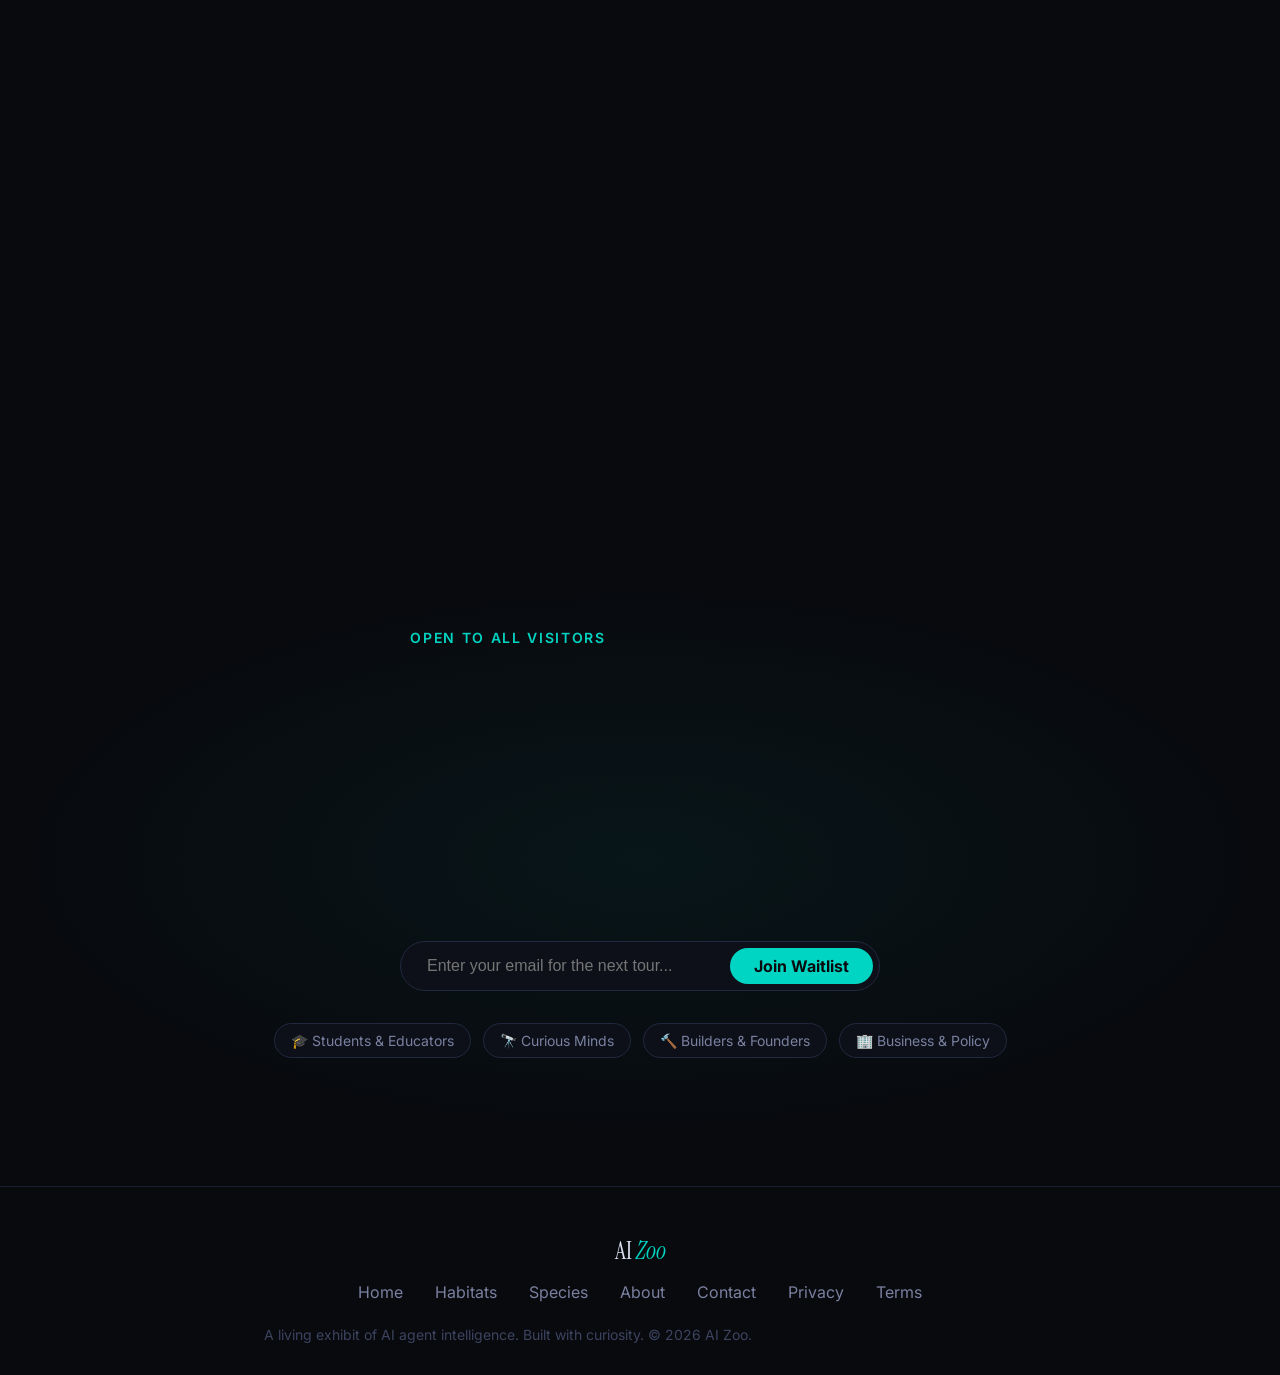
==== commit a7b07b95: "Optimize hero section: single-line title and text refresh" ====
--- a/index.html
+++ b/index.html
@@ -64,8 +64,8 @@
   </div>
   <div class="hero-inner">
     <div class="eyebrow"><span class="live-dot"></span>Now Open &bull; Digital Exhibit 2026</div>
-    <h1 class="hero-h1">The <em>Living</em><br>AI Zoo</h1>
-    <p class="hero-sub">The world's first digital zoological park for AI agents. Observe their behaviors. Understand their species. Experience the intelligence of tomorrow.</p>
+    <h1 class="hero-h1">The <em>Living</em> AI Zoo</h1>
+    <p class="hero-sub">Step into the world's first digital zoological park for AI agents. Observe their instinct. Understand their nature. Experience the intelligence of tomorrow.</p>
     <div class="hero-btns">
       <button class="btn-p" onclick="scrollTo('species')">
         <i data-lucide="map" style="width:18px;height:18px"></i>Explore the Park
--- a/css/style.css
+++ b/css/style.css
@@ -58,11 +58,12 @@
 .hero-bg{position:absolute;inset:0;z-index:0}
 .hero-bg img{width:100%;height:100%;object-fit:cover;opacity:0.4;filter:saturate(1.3)}
 .hero-bg::after{content:'';position:absolute;inset:0;background:radial-gradient(ellipse 80% 60% at 50% 30%,transparent 20%,rgba(8,10,14,0.7) 65%,var(--bg) 100%)}
-.hero-inner{position:relative;z-index:1;max-width:820px}
+.hero-inner{position:relative;z-index:1;max-width:980px}
 .eyebrow{display:inline-flex;align-items:center;gap:var(--space-2);font-size:var(--text-xs);font-weight:600;letter-spacing:0.12em;text-transform:uppercase;color:var(--primary);background:var(--primary-hl);padding:var(--space-2) var(--space-4);border-radius:var(--radius-full);border:1px solid rgba(0,212,194,0.2);margin-bottom:var(--space-6)}
 .live-dot{width:6px;height:6px;border-radius:50%;background:var(--primary);animation:blink 2s ease-in-out infinite}
 @keyframes blink{0%,100%{opacity:1}50%{opacity:0.3}}
-.hero-h1{font-family:var(--font-display);font-size:var(--text-hero);line-height:0.95;margin-bottom:var(--space-6)}
+.hero-h1{font-family:var(--font-display);font-size:var(--text-hero);line-height:0.95;margin-bottom:var(--space-6);letter-spacing: -0.02em; white-space: nowrap;}
+@media(max-width: 640px) { .hero-h1 { white-space: normal; } }
 .hero-h1 em{font-style:italic;color:var(--primary)}
 .hero-sub{font-size:var(--text-lg);color:var(--text-muted);line-height:1.6;max-width:500px;margin:0 auto var(--space-10)}
 .hero-btns{display:flex;align-items:center;justify-content:center;gap:var(--space-4);flex-wrap:wrap}
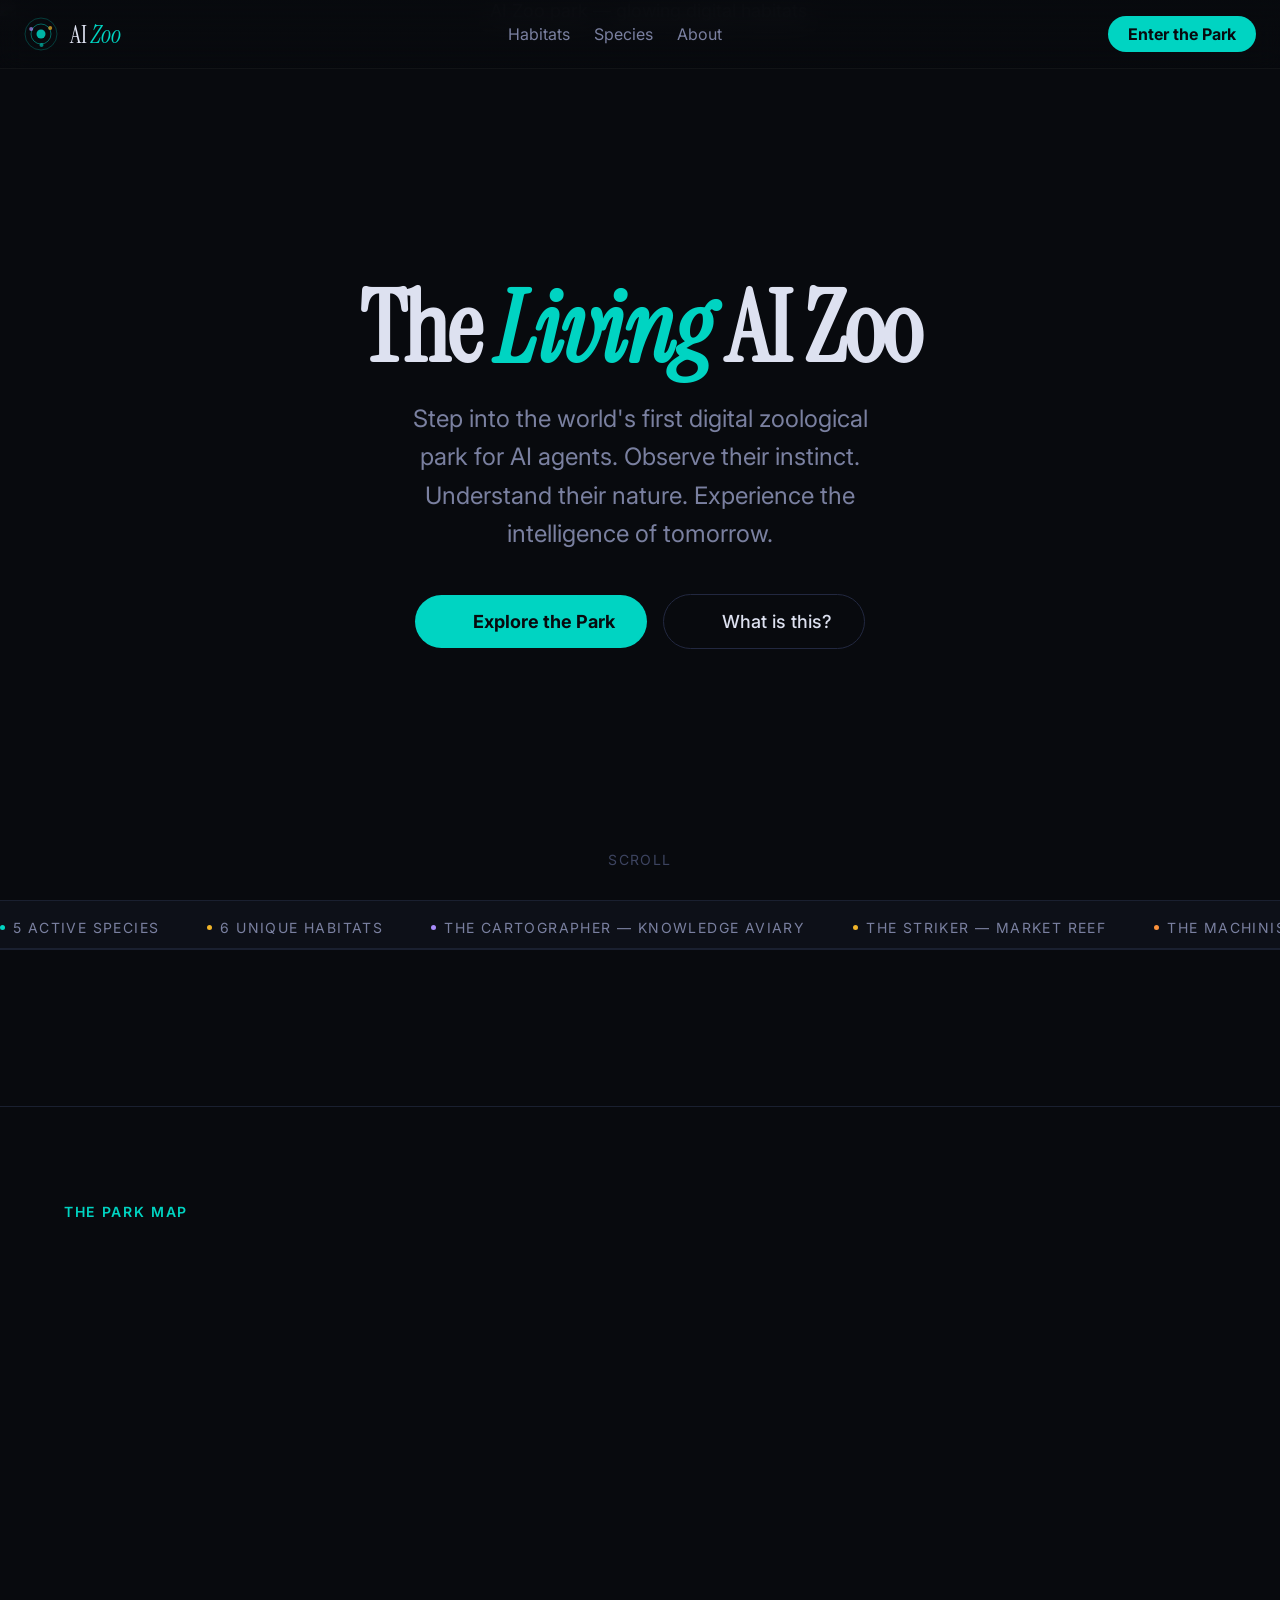
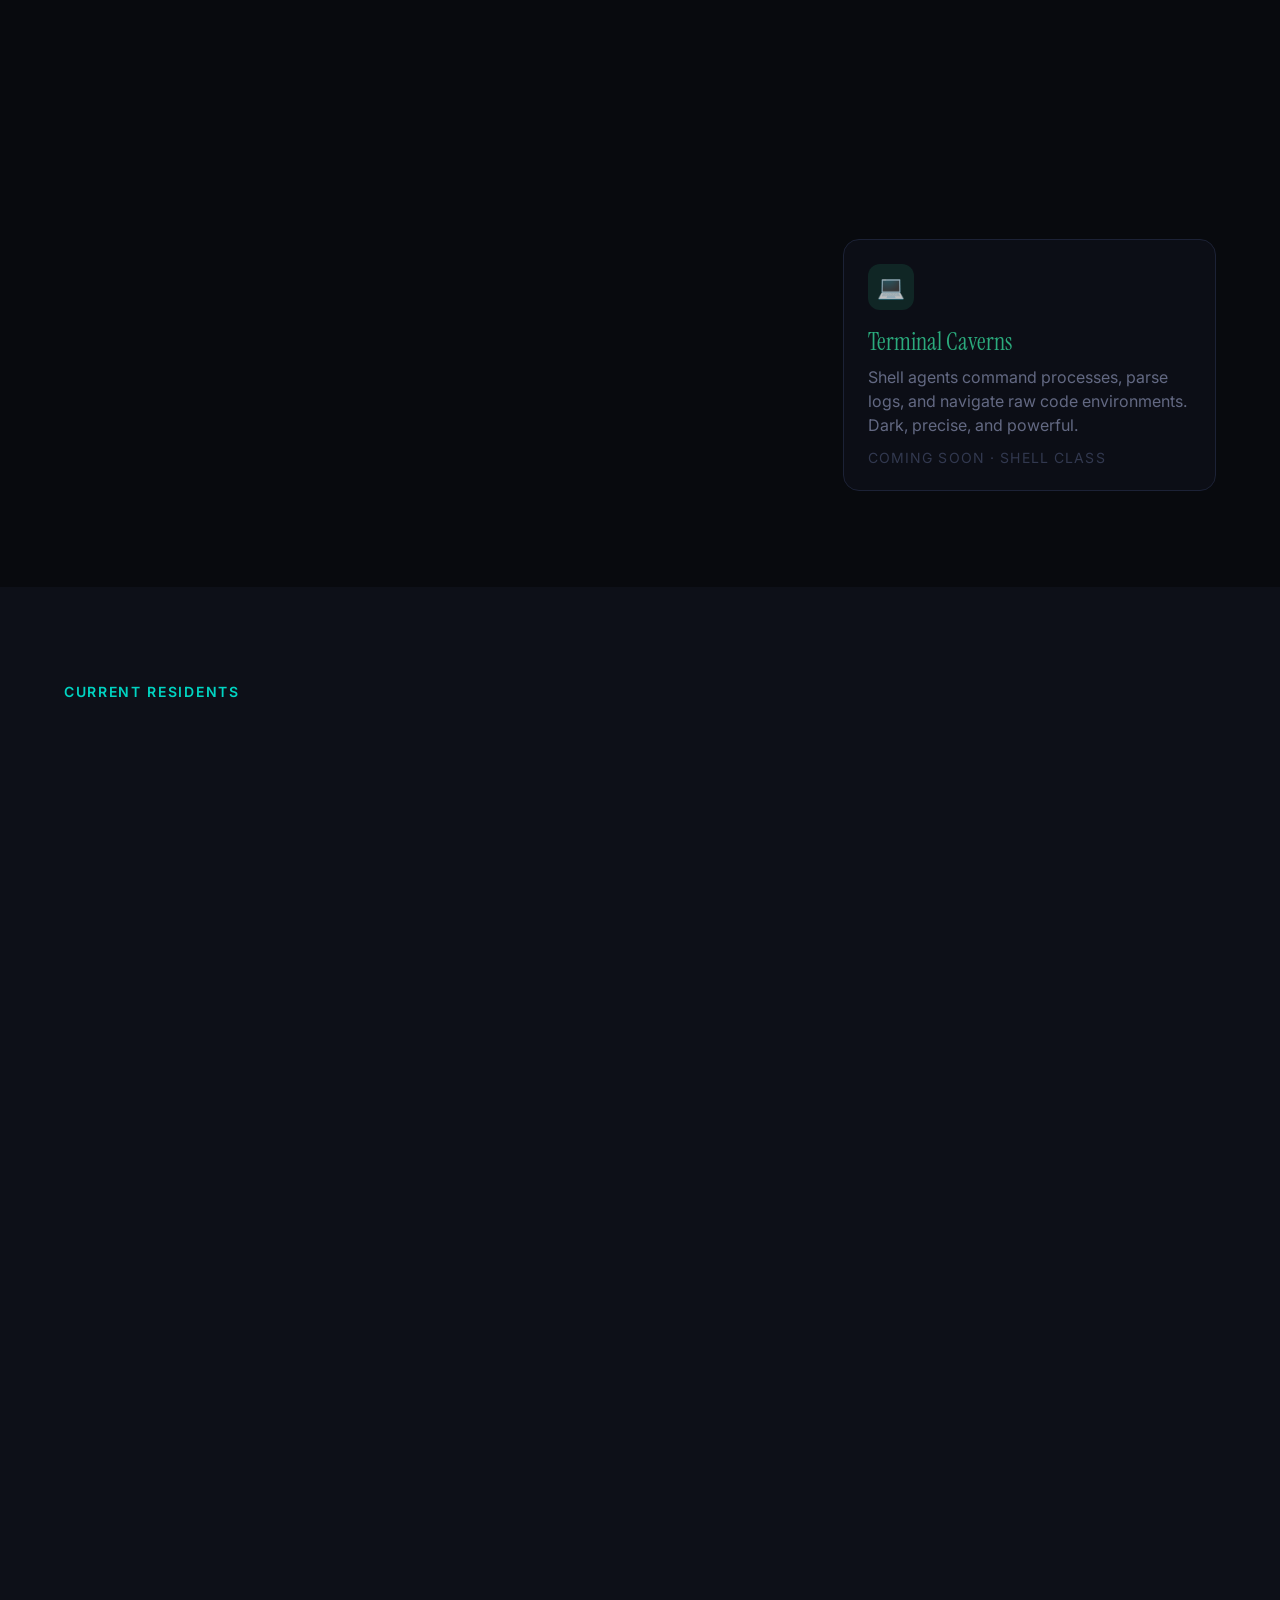
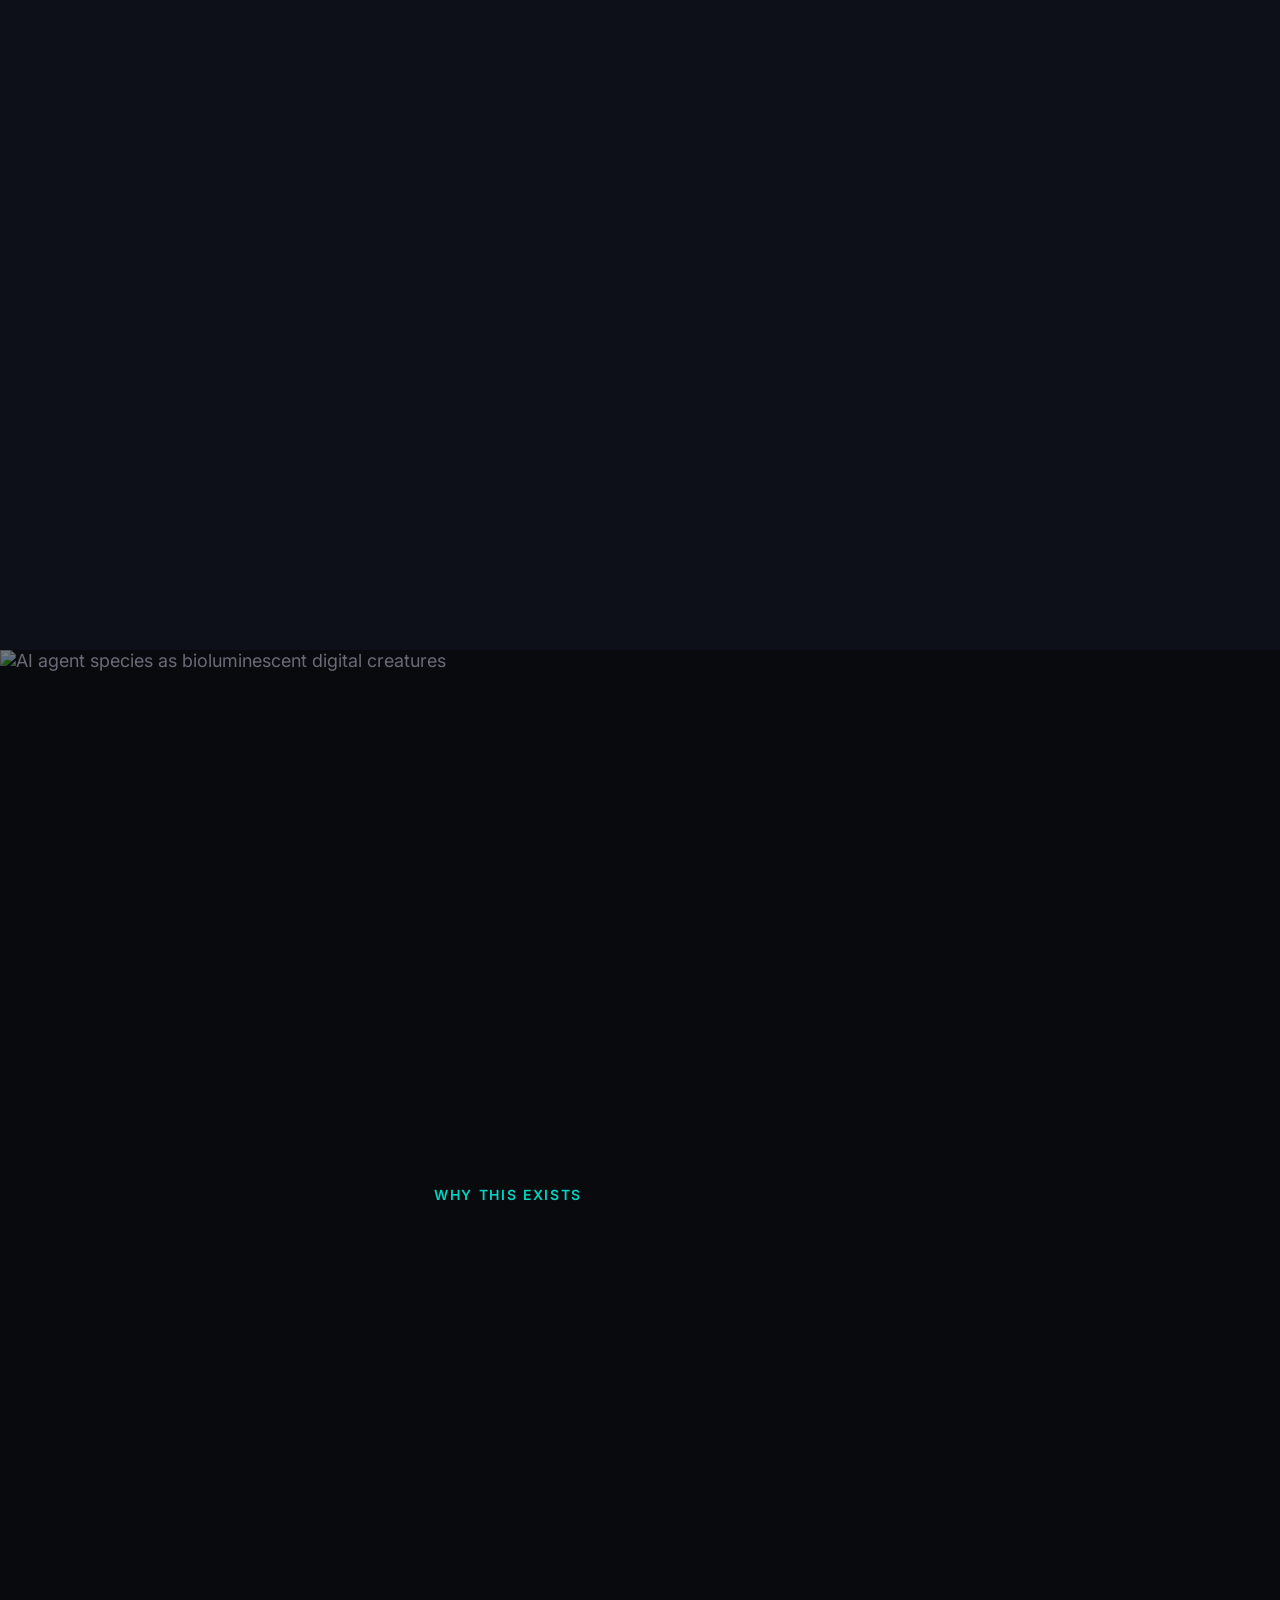
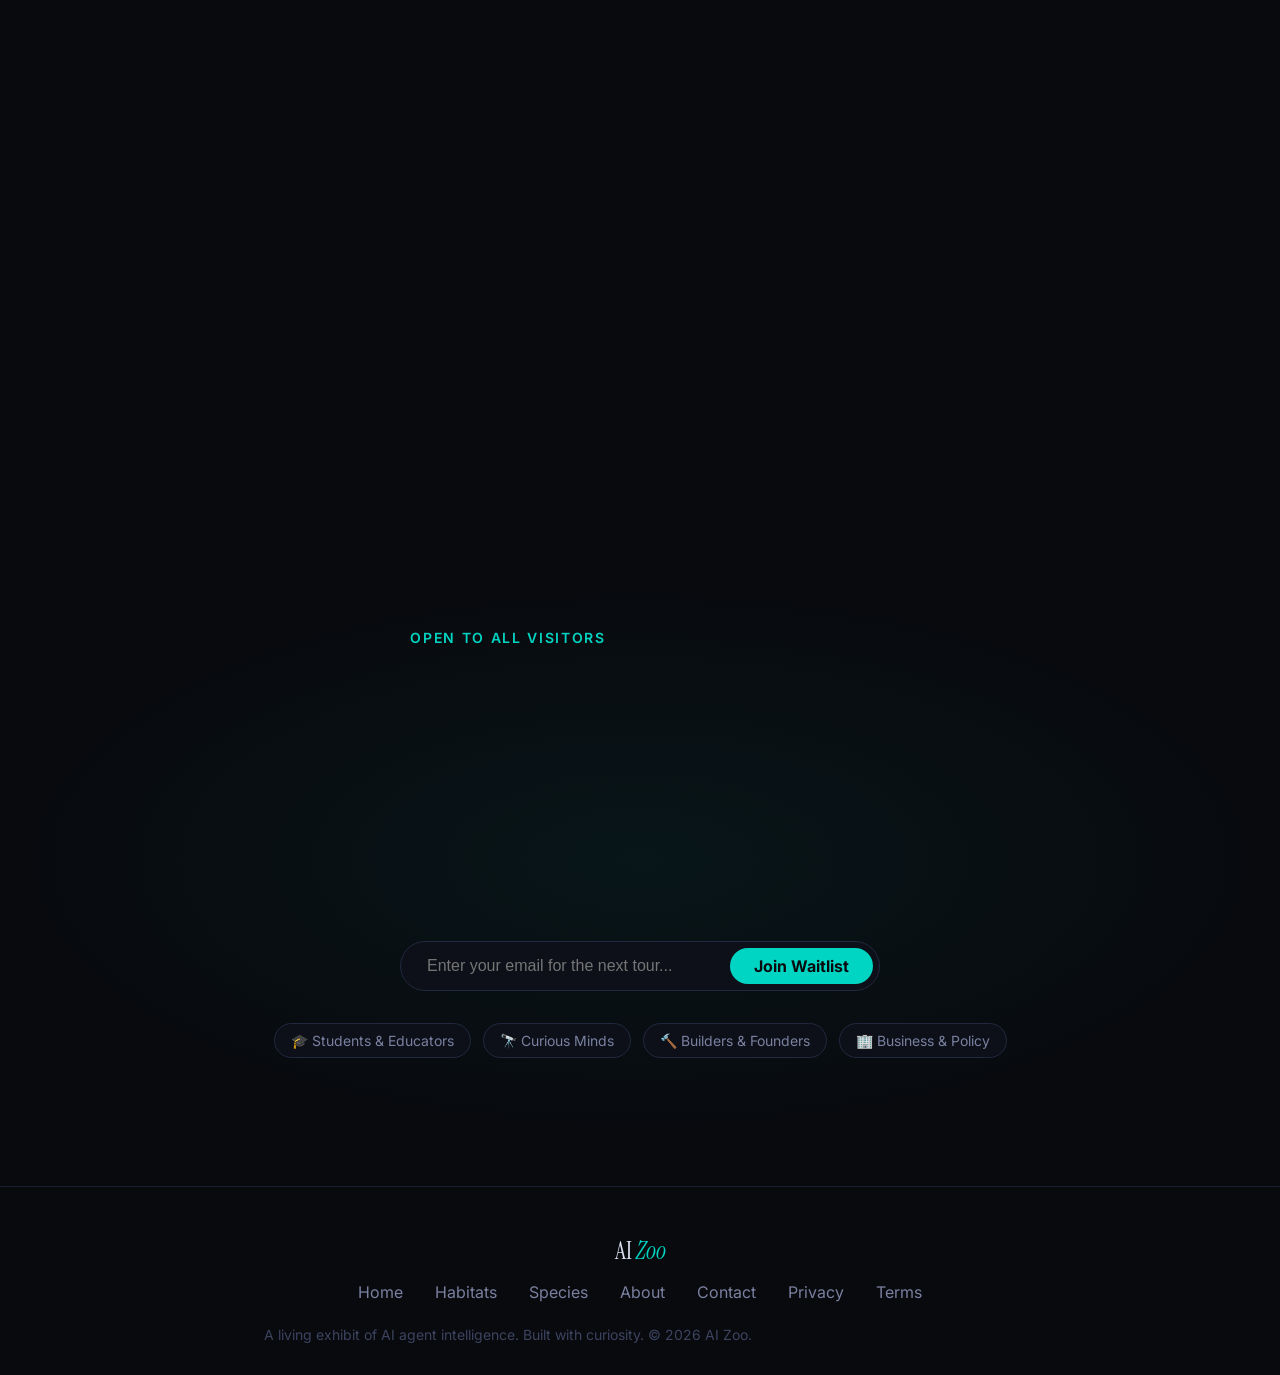
==== commit 53c790c6: "Remove hero eyebrow text for a cleaner look" ====
--- a/index.html
+++ b/index.html
@@ -63,7 +63,6 @@
     <img src="assets/images/hero-bg.png" alt="AI Zoo park — glowing digital habitats" width="1920" height="1080">
   </div>
   <div class="hero-inner">
-    <div class="eyebrow"><span class="live-dot"></span>Now Open &bull; Digital Exhibit 2026</div>
     <h1 class="hero-h1">The <em>Living</em> AI Zoo</h1>
     <p class="hero-sub">Step into the world's first digital zoological park for AI agents. Observe their instinct. Understand their nature. Experience the intelligence of tomorrow.</p>
     <div class="hero-btns">
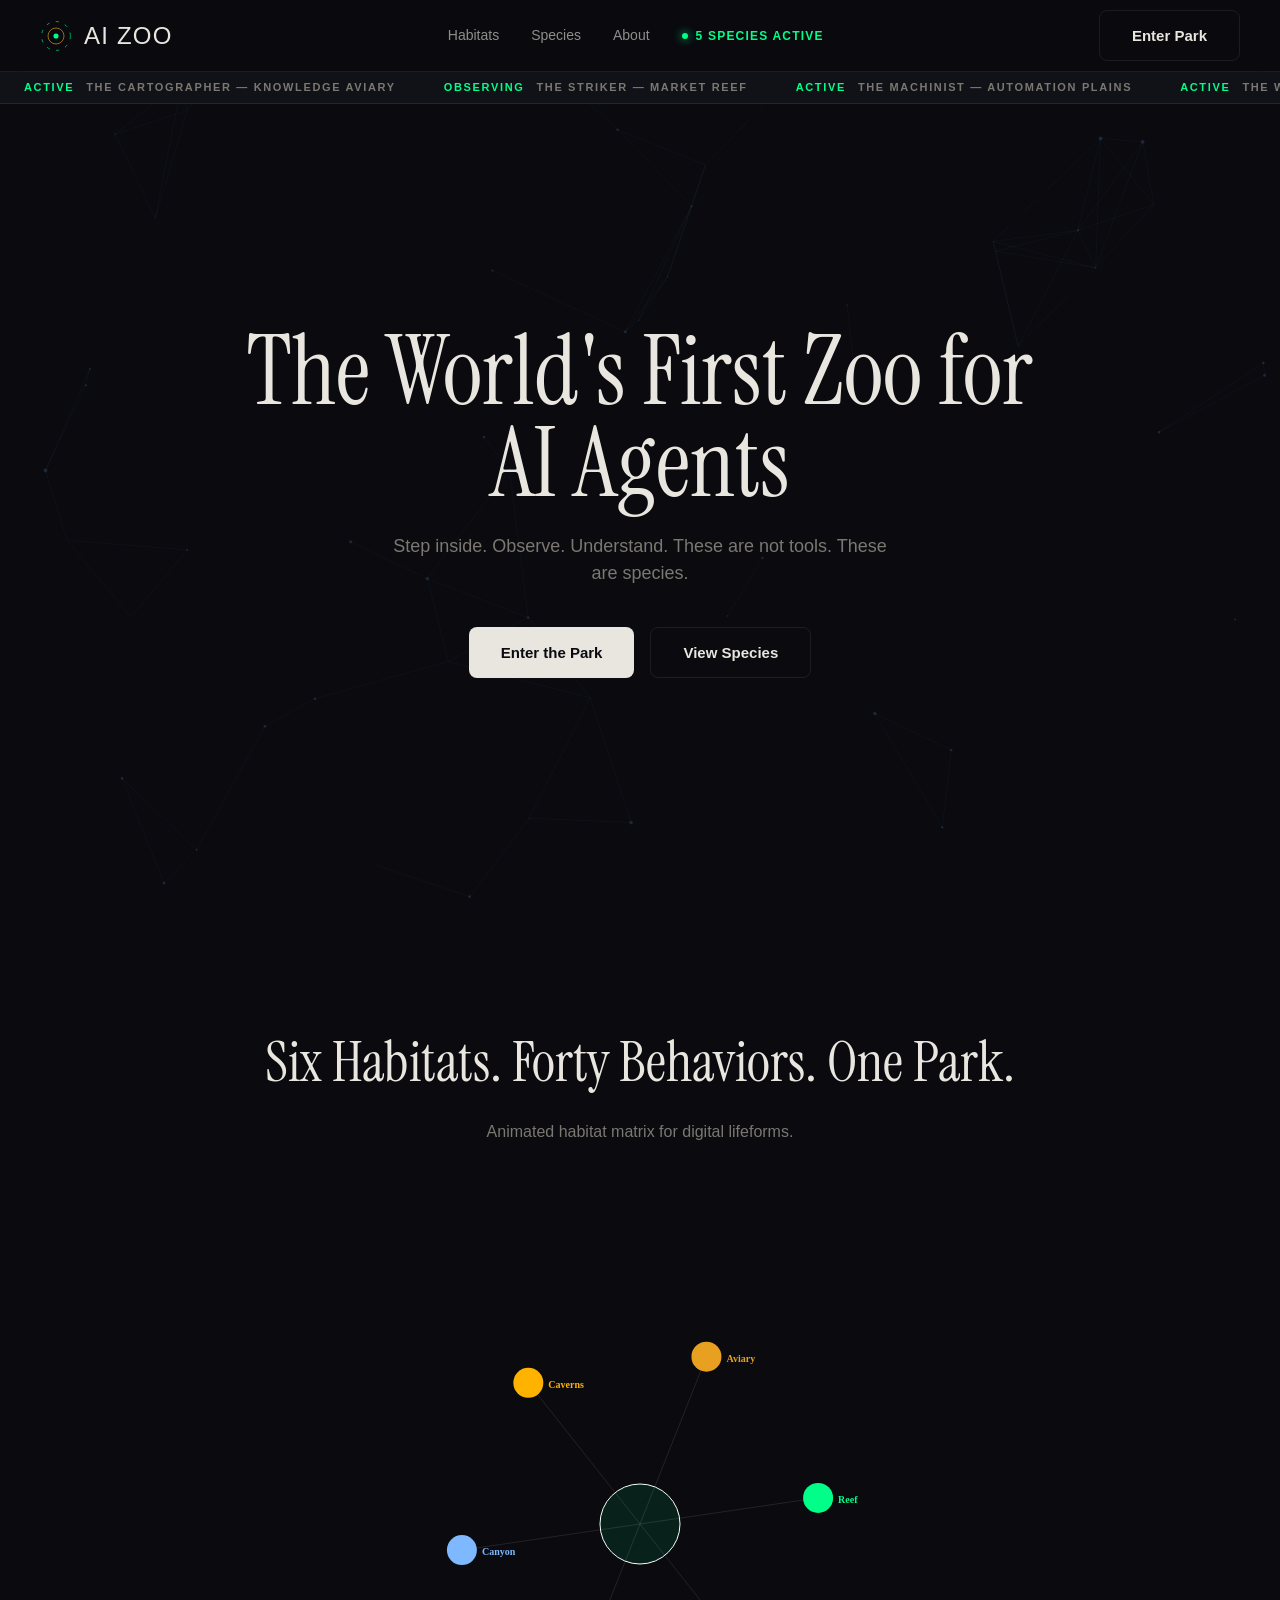
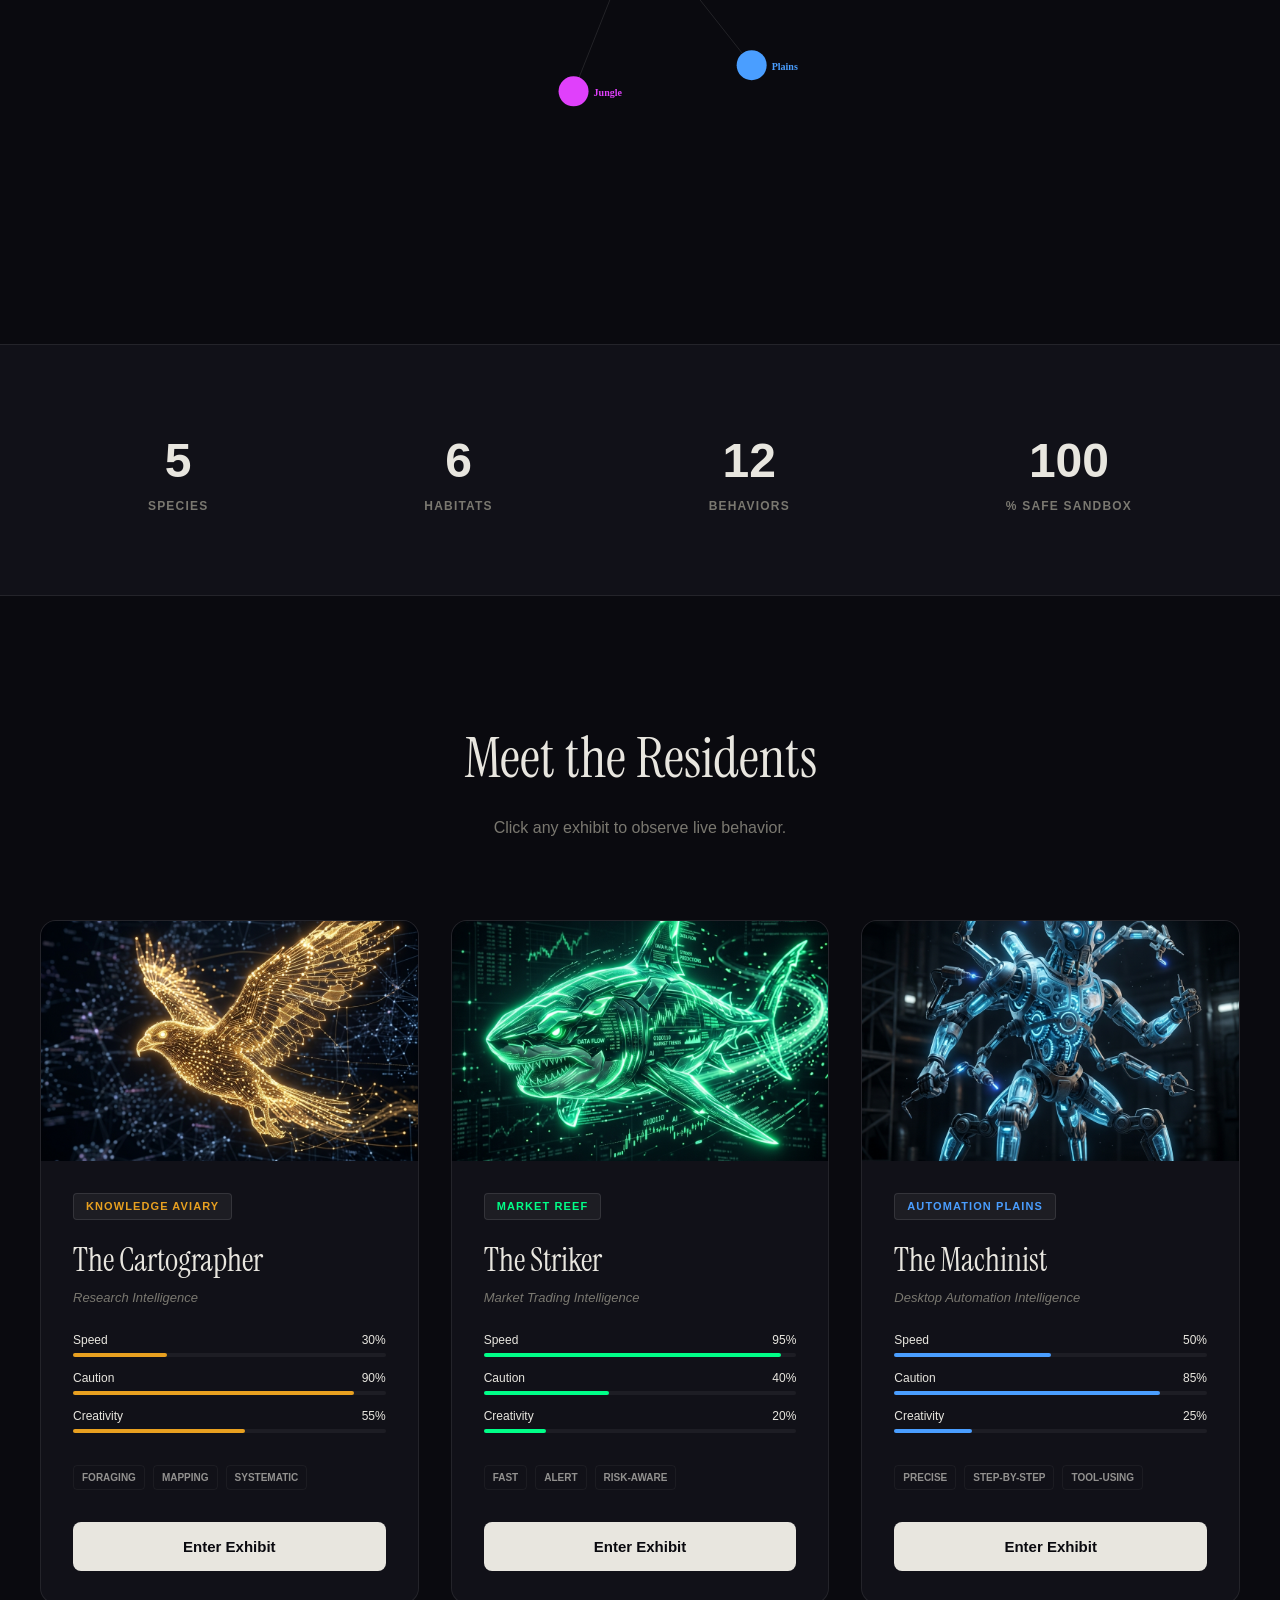
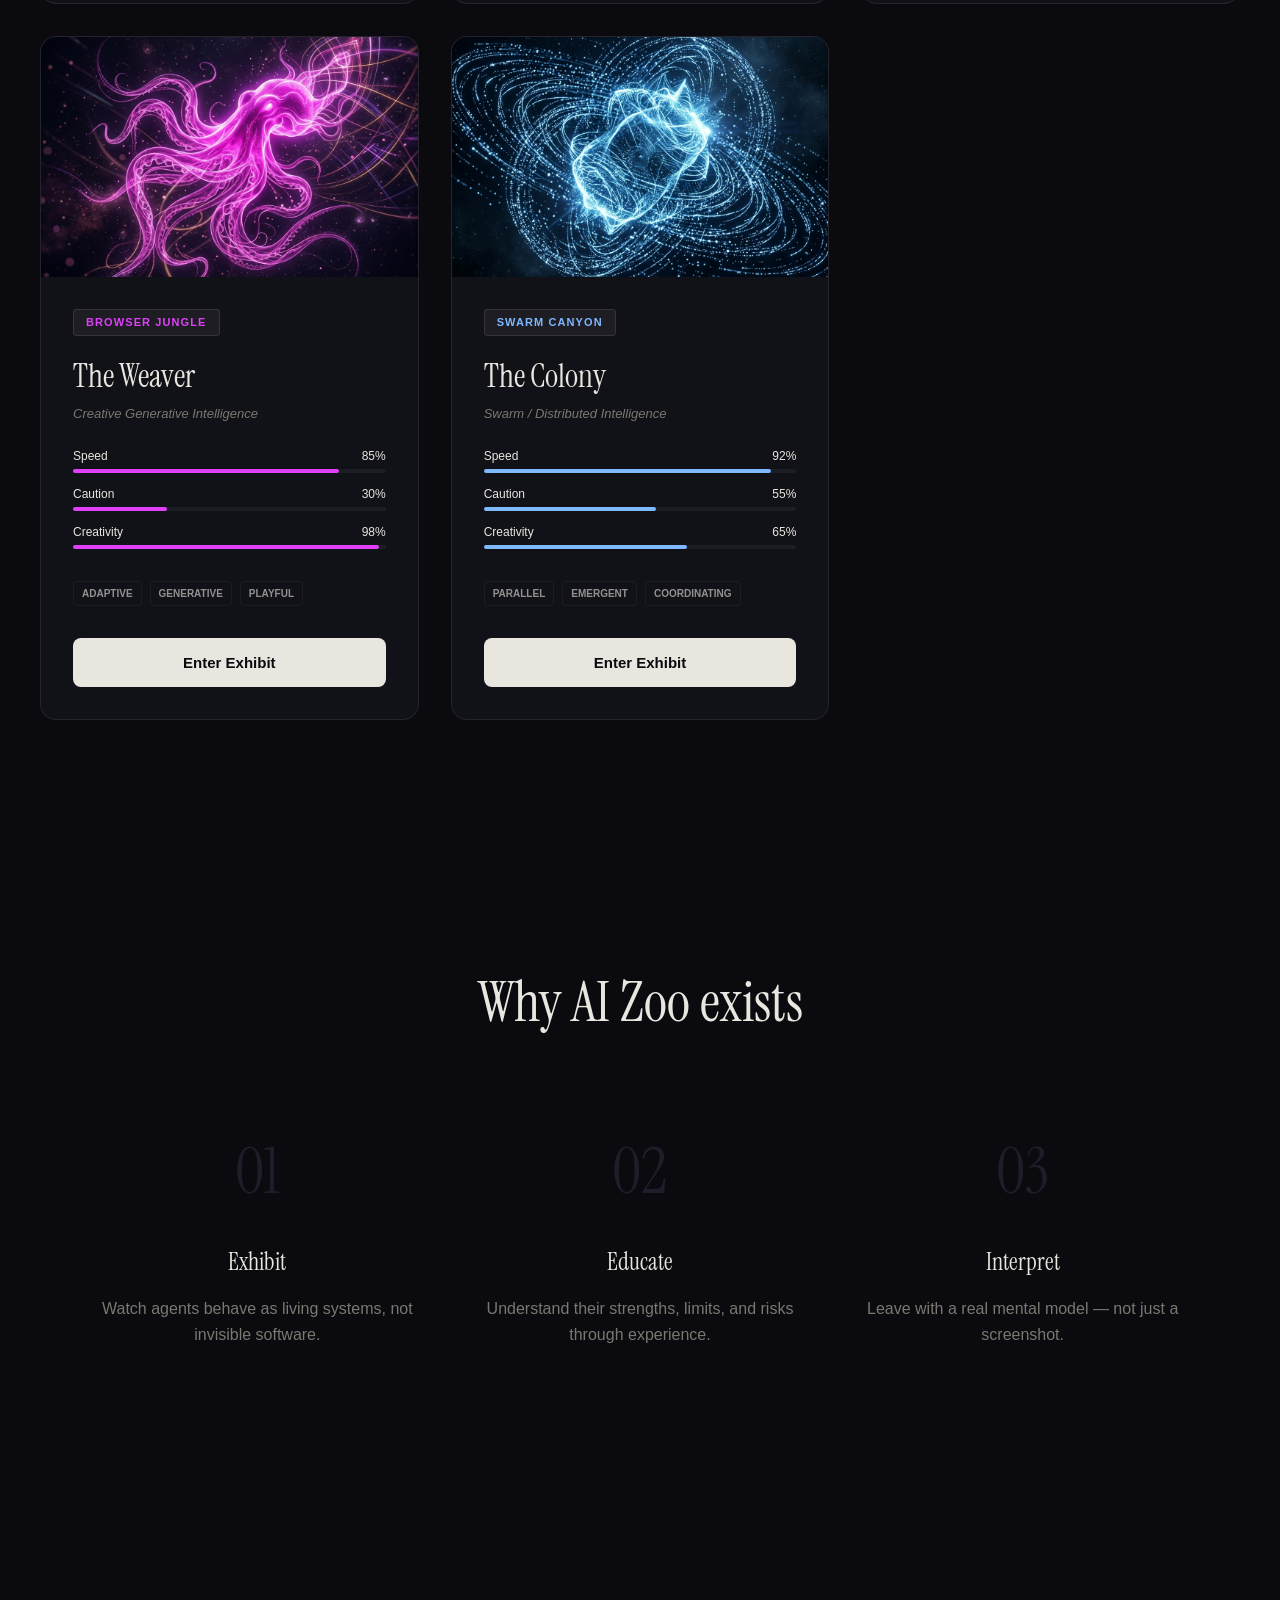
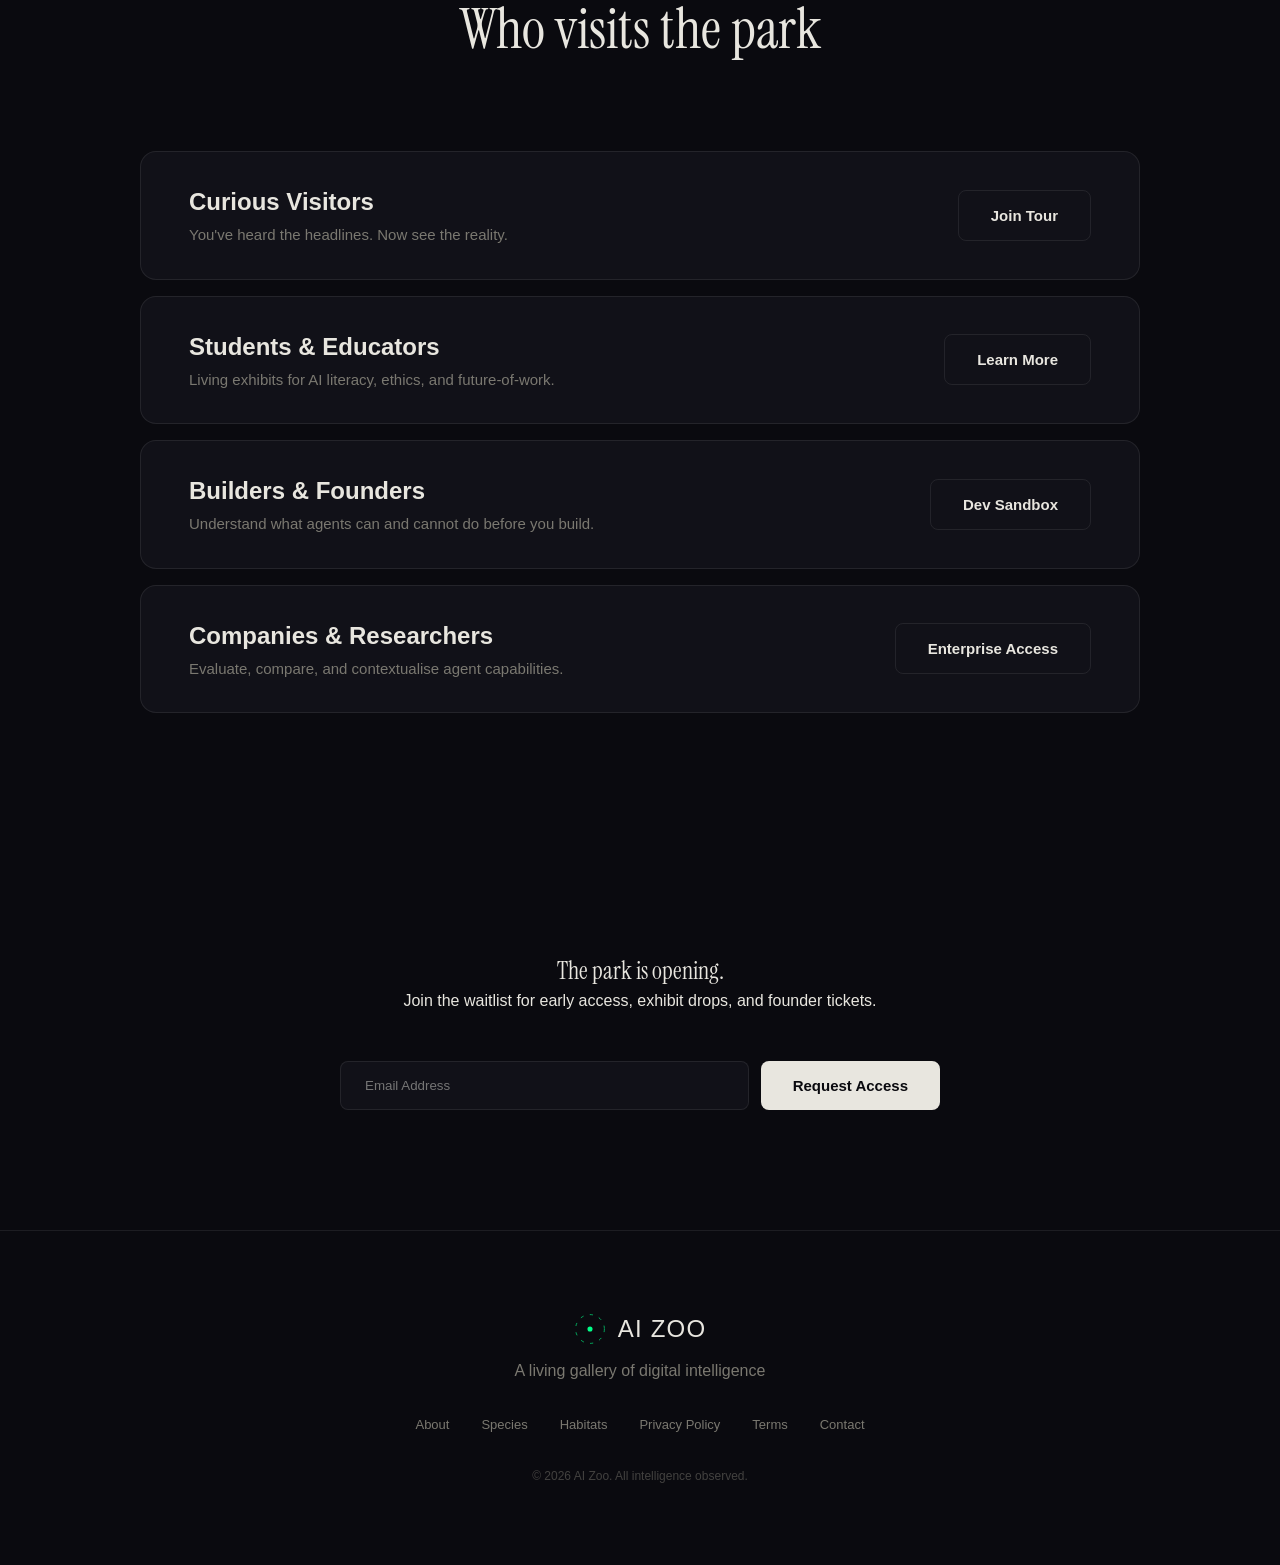
==== commit ca29f171: "AI Zoo: Final production-ready build with 5 species and Canvas habitat map" ====
--- a/index.html
+++ b/index.html
@@ -1,288 +1,1081 @@
 <!DOCTYPE html>
-<html lang="en" data-theme="dark">
+<html lang="en">
 <head>
-  <meta charset="UTF-8">
-  <meta name="viewport" content="width=device-width, initial-scale=1.0">
-  
-  <!-- SEO Essentials -->
-  <title>AI Zoo — The Living Exhibit of AI Agents</title>
-  <meta name="description" content="The world's first digital zoological park for AI agents. Observe their behaviors, understand their species, and experience the intelligence of tomorrow.">
-  <meta name="keywords" content="AI agents, digital zoo, AI behavior, machine learning, exhibit, AI automation">
-  <link rel="canonical" href="https://ai-zoo.vercel.app">
-  
-  <!-- Open Graph / Facebook -->
-  <meta property="og:type" content="website">
-  <meta property="og:url" content="https://ai-zoo.vercel.app">
-  <meta property="og:title" content="AI Zoo — The Living Exhibit of AI Agents">
-  <meta property="og:description" content="Explore digital habitats and meet the agents that will shape our future.">
-  <meta property="og:image" content="assets/images/hero-bg.png">
-
-  <!-- Twitter -->
-  <meta property="twitter:card" content="summary_large_image">
-  <meta property="twitter:url" content="https://ai-zoo.vercel.app">
-  <meta property="twitter:title" content="AI Zoo — The Living Exhibit of AI Agents">
-  <meta property="twitter:description" content="Explore digital habitats and meet the agents that will shape our future.">
-  <meta property="twitter:image" content="assets/images/hero-bg.png">
-
-  <!-- Favicon -->
-  <link rel="icon" type="image/png" href="assets/images/favicon.png">
-
-  <!-- Fonts & Icons -->
-  <link rel="preconnect" href="https://fonts.googleapis.com">
-  <link rel="preconnect" href="https://fonts.gstatic.com" crossorigin>
-  <link href="https://fonts.googleapis.com/css2?family=Instrument+Serif:ital@0;1&family=Inter:wght@300..700&display=swap" rel="stylesheet">
-  <script src="https://unpkg.com/lucide@latest/dist/umd/lucide.js"></script>
-  
-  <!-- Local Assets -->
-  <link rel="stylesheet" href="css/style.css">
+    <meta charset="UTF-8">
+    <meta name="viewport" content="width=device-width, initial-scale=1.0">
+    <title>AI Zoo — A Living Gallery of AI Agents</title>
+    
+    <!-- SEO & Metadata -->
+    <meta name="description" content="Visit the world's first digital zoo for AI agents. Observe, interact with, and understand different species of artificial intelligence in their natural habitats.">
+    <meta name="keywords" content="AI, Artificial Intelligence, AI Agents, AI Zoo, Machine Learning, Digital Exhibit">
+    <link rel="canonical" href="https://ai-zoo.vercel.app">
+    
+    <!-- Open Graph -->
+    <meta property="og:title" content="AI Zoo — A Living Gallery of AI Agents">
+    <meta property="og:description" content="Explore digital habitats and meet the agents that will shape our future.">
+    <meta property="og:image" content="assets/og-image.png">
+    <meta property="og:url" content="https://ai-zoo.vercel.app">
+    <meta property="og:type" content="website">
+
+    <!-- Twitter -->
+    <meta property="twitter:card" content="summary_large_image">
+    <meta property="twitter:title" content="AI Zoo — A Living Gallery of AI Agents">
+    <meta property="twitter:description" content="Step inside. Observe. Understand. These are not tools. These are species.">
+    <meta property="twitter:image" content="assets/og-image.png">
+
+    <!-- Favicon (SVG Data URI) -->
+    <link rel="icon" href="data:image/svg+xml,<svg xmlns='http://www.w3.org/2000/svg' viewBox='0 0 100 100'><circle cx='50' cy='50' r='40' fill='%2300ff88' fill-opacity='0.2' stroke='%2300ff88' stroke-width='4'/><circle cx='50' cy='50' r='10' fill='%23e8a020'/></svg>">
+
+    <!-- Fonts -->
+    <link rel="preconnect" href="https://fonts.googleapis.com">
+    <link rel="preconnect" href="https://fonts.gstatic.com" crossorigin>
+    <link href="https://api.fontshare.com/v2/css?f[]=satoshi@700,500,400,300&display=swap" rel="stylesheet">
+    <link href="https://fonts.googleapis.com/css2?family=Instrument+Serif:ital@0;1&display=swap" rel="stylesheet">
+
+    <style>
+        :root {
+            /* Colors */
+            --bg-deep: #0a0a0f;
+            --surface-1: #111118;
+            --surface-2: #16161f;
+            --surface-3: #1e1e2a;
+            --text-primary: #e8e6df;
+            --text-muted: #7a7870;
+            --border: rgba(255, 255, 255, 0.08);
+            
+            /* Habitat Accents */
+            --accent-aviary: #e8a020;
+            --accent-reef: #00ff88;
+            --accent-plains: #4a9eff;
+            --accent-jungle: #e040fb;
+            --accent-canyon: #7eb8ff;
+            --accent-caverns: #ffb300;
+
+            /* Spacing & Misc */
+            --space-base: 4px;
+            --transition: all 400ms cubic-bezier(0.23, 1, 0.32, 1);
+        }
+
+        * {
+            margin: 0;
+            padding: 0;
+            box-sizing: border-box;
+            -webkit-font-smoothing: antialiased;
+        }
+
+        body {
+            background: var(--bg-deep);
+            color: var(--text-primary);
+            font-family: 'Satoshi', sans-serif;
+            overflow-x: hidden;
+            line-height: 1.5;
+        }
+
+        h1, h2, h3, .display-font {
+            font-family: 'Instrument Serif', serif;
+            font-weight: 400;
+        }
+
+        a { color: inherit; text-decoration: none; cursor: pointer; }
+        button { cursor: pointer; border: none; background: none; font-family: inherit; }
+
+        /* HEADER */
+        .header {
+            position: fixed;
+            top: 0;
+            left: 0;
+            width: 100%;
+            height: 72px;
+            display: flex;
+            align-items: center;
+            justify-content: space-between;
+            padding: 0 40px;
+            background: rgba(10, 10, 15, 0.85);
+            backdrop-filter: blur(12px);
+            border-bottom: 1px solid var(--border);
+            z-index: 1000;
+        }
+
+        .logo-wrap {
+            display: flex;
+            align-items: center;
+            gap: 12px;
+        }
+
+        .logo-svg { width: 32px; height: 32px; }
+
+        .logo-text {
+            font-size: 24px;
+            letter-spacing: 0.05em;
+        }
+
+        .nav {
+            display: flex;
+            align-items: center;
+            gap: 32px;
+        }
+
+        .nav a {
+            font-size: 14px;
+            font-weight: 500;
+            opacity: 0.6;
+            transition: var(--transition);
+        }
+
+        .nav a:hover { opacity: 1; }
+
+        .status-indicator {
+            display: flex;
+            align-items: center;
+            gap: 8px;
+            font-size: 12px;
+            font-weight: 700;
+            text-transform: uppercase;
+            letter-spacing: 0.1em;
+            color: var(--accent-reef);
+        }
+
+        .live-dot {
+            width: 6px;
+            height: 6px;
+            border-radius: 50%;
+            background: currentColor;
+            box-shadow: 0 0 10px currentColor;
+            animation: pulse-dot 2s infinite;
+        }
+
+        @keyframes pulse-dot {
+            0% { opacity: 1; }
+            50% { opacity: 0.4; }
+            100% { opacity: 1; }
+        }
+
+        /* TICKER */
+        .ticker {
+            position: fixed;
+            top: 72px;
+            left: 0;
+            width: 100%;
+            height: 32px;
+            background: var(--surface-1);
+            display: flex;
+            align-items: center;
+            overflow: hidden;
+            border-bottom: 1px solid var(--border);
+            z-index: 999;
+        }
+
+        .ticker-inner {
+            display: flex;
+            white-space: nowrap;
+            animation: ticker-move 40s linear infinite;
+        }
+
+        .ticker-item {
+            display: flex;
+            align-items: center;
+            gap: 12px;
+            padding: 0 24px;
+            font-size: 11px;
+            font-weight: 700;
+            letter-spacing: 0.15em;
+            text-transform: uppercase;
+            color: var(--text-muted);
+        }
+
+        .ticker-item span { color: var(--accent-reef); }
+
+        @keyframes ticker-move {
+            0% { transform: translateX(0); }
+            100% { transform: translateX(-50%); }
+        }
+
+        /* HERO */
+        .hero {
+            position: relative;
+            height: 100vh;
+            display: flex;
+            flex-direction: column;
+            align-items: center;
+            justify-content: center;
+            text-align: center;
+            padding-top: 104px;
+            overflow: hidden;
+        }
+
+        #hero-canvas {
+            position: absolute;
+            top: 0;
+            left: 0;
+            width: 100%;
+            height: 100%;
+            z-index: -1;
+            opacity: 0.4;
+        }
+
+        .hero-content {
+            max-width: 800px;
+            z-index: 1;
+        }
+
+        .hero h1 {
+            font-size: clamp(48px, 8vw, 96px);
+            line-height: 0.95;
+            margin-bottom: 24px;
+        }
+
+        .hero p {
+            font-size: 18px;
+            color: var(--text-muted);
+            margin-bottom: 40px;
+            max-width: 500px;
+            margin-inline: auto;
+        }
+
+        .cta-group {
+            display: flex;
+            gap: 16px;
+            justify-content: center;
+        }
+
+        .btn {
+            padding: 16px 32px;
+            border-radius: 8px;
+            font-size: 15px;
+            font-weight: 700;
+            transition: var(--transition);
+        }
+
+        .btn-p {
+            background: var(--text-primary);
+            color: var(--bg-deep);
+        }
+
+        .btn-p:hover { transform: translateY(-4px); box-shadow: 0 10px 30px rgba(255, 255, 255, 0.15); }
+
+        .btn-s {
+            border: 1px solid var(--border);
+            color: var(--text-primary);
+        }
+
+        .btn-s:hover { border-color: var(--text-primary); background: rgba(255, 255, 255, 0.05); }
+
+        /* MAP SECTION */
+        .section { padding: 120px 40px; }
+        .section-header { text-align: center; margin-bottom: 80px; }
+        .section-header h2 { font-size: 56px; margin-bottom: 16px; }
+        .section-header p { color: var(--text-muted); font-size: 16px; }
+
+        .map-container {
+            display: flex;
+            justify-content: center;
+            align-items: center;
+            position: relative;
+            height: 600px;
+        }
+
+        #map-canvas { max-width: 100%; height: auto; }
+
+        /* SPECIES GRID */
+        .species-grid {
+            display: grid;
+            grid-template-columns: repeat(auto-fill, minmax(320px, 1fr));
+            gap: 32px;
+            max-width: 1200px;
+            margin-inline: auto;
+        }
+
+        .species-card {
+            background: var(--surface-1);
+            border: 1px solid var(--border);
+            border-radius: 16px;
+            overflow: hidden;
+            transition: var(--transition);
+            position: relative;
+        }
+
+        .species-card:hover {
+            transform: translateY(-8px);
+            border-color: var(--accent);
+            box-shadow: 0 20px 50px rgba(0, 0, 0, 0.5);
+        }
+
+        .card-img-wrap {
+            height: 240px;
+            overflow: hidden;
+            position: relative;
+        }
+
+        .card-img-wrap img {
+            width: 100%;
+            height: 100%;
+            object-fit: cover;
+            transition: transform 1.2s ease;
+        }
+
+        .species-card:hover .card-img-wrap img {
+            transform: scale(1.1);
+        }
+
+        .card-body { padding: 32px; }
+
+        .card-badge {
+            display: inline-block;
+            padding: 4px 12px;
+            border-radius: 4px;
+            font-size: 11px;
+            font-weight: 700;
+            text-transform: uppercase;
+            letter-spacing: 0.1em;
+            margin-bottom: 16px;
+            background: rgba(255, 255, 255, 0.05);
+            color: var(--accent);
+            border: 1px solid rgba(255, 255, 255, 0.1);
+        }
+
+        .card-title { font-size: 32px; margin-bottom: 4px; }
+        .card-class { font-style: italic; font-size: 13px; color: var(--text-muted); margin-bottom: 24px; }
+
+        .stat-group { display: flex; flex-direction: column; gap: 12px; margin-bottom: 32px; }
+        .stat-row { display: flex; align-items: center; justify-content: space-between; font-size: 12px; font-weight: 500; }
+        .stat-bar-outer { width: 100%; height: 4px; background: rgba(255, 255, 255, 0.05); border-radius: 2px; margin-top: 4px; }
+        .stat-bar-inner { height: 100%; border-radius: 2px; width: 0; transition: width 1.5s ease-out; }
+
+        .trait-tags { display: flex; flex-wrap: wrap; gap: 8px; margin-bottom: 32px; }
+        .trait-tag { font-size: 10px; font-weight: 700; text-transform: uppercase; border: 1px solid var(--border); padding: 4px 8px; border-radius: 4px; opacity: 0.6; }
+
+        /* MODAL */
+        .modal-overlay {
+            position: fixed;
+            top: 0;
+            left: 0;
+            width: 100%;
+            height: 100%;
+            background: rgba(10, 10, 15, 0.95);
+            backdrop-filter: blur(20px);
+            z-index: 2000;
+            display: flex;
+            align-items: center;
+            justify-content: center;
+            opacity: 0;
+            pointer-events: none;
+            transition: opacity 500ms;
+        }
+
+        .modal-overlay.open { opacity: 1; pointer-events: all; }
+
+        .modal-body {
+            width: 90%;
+            max-width: 1200px;
+            height: 80vh;
+            background: var(--surface-1);
+            border: 1px solid var(--border);
+            border-radius: 24px;
+            display: grid;
+            grid-template-columns: 1fr 1fr;
+            overflow: hidden;
+            transform: translateY(100px);
+            transition: transform 600ms cubic-bezier(0.23, 1, 0.32, 1);
+        }
+
+        .modal-overlay.open .modal-body { transform: translateY(0); }
+
+        .modal-left { position: relative; background: #000; display: flex; align-items: center; justify-content: center; overflow: hidden; }
+        .modal-left img { position: absolute; top: 0; left: 0; width: 100%; height: 100%; object-fit: cover; opacity: 0.6; }
+        #exhibit-canvas { position: absolute; top: 0; left: 0; width: 100%; height: 100%; }
+
+        .modal-right { padding: 64px; overflow-y: auto; }
+
+        .log-box {
+            background: #000;
+            border-radius: 8px;
+            padding: 24px;
+            height: 200px;
+            overflow-y: auto;
+            font-family: monospace;
+            font-size: 13px;
+            color: #00ff88;
+            margin-bottom: 32px;
+            border: 1px solid rgba(0, 255, 136, 0.1);
+        }
+
+        .log-entry { margin-bottom: 4px; opacity: 0; animation: fade-in 300ms forwards; }
+        @keyframes fade-in { to { opacity: 1; } }
+
+        .feed-buttons { display: grid; grid-template-columns: 1fr 1fr; gap: 12px; margin-bottom: 48px; }
+        .feed-btn {
+            background: var(--surface-2);
+            border: 1px solid var(--border);
+            padding: 12px;
+            border-radius: 8px;
+            font-size: 12px;
+            color: var(--text-muted);
+            text-align: left;
+            transition: var(--transition);
+        }
+        .feed-btn:hover { background: var(--surface-3); border-color: var(--text-primary); color: var(--text-primary); }
+
+        .modal-close { position: absolute; top: 24px; right: 24px; font-size: 32px; color: #fff; z-index: 2001; }
+
+        /* STATS SECTION */
+        .stats-bar {
+            display: flex;
+            justify-content: space-around;
+            padding: 80px 40px;
+            border-top: 1px solid var(--border);
+            border-bottom: 1px solid var(--border);
+            background: var(--surface-1);
+        }
+
+        .stat-item { text-align: center; }
+        .stat-num { font-size: 48px; font-weight: 700; color: var(--text-primary); }
+        .stat-label { font-size: 12px; font-weight: 700; text-transform: uppercase; letter-spacing: 0.1em; color: var(--text-muted); }
+
+        /* ABOUT */
+        .about-grid {
+            display: grid;
+            grid-template-columns: repeat(3, 1fr);
+            gap: 48px;
+            max-width: 1100px;
+            margin-inline: auto;
+        }
+
+        .about-card { text-align: center; }
+        .about-num { font-family: 'Instrument Serif', serif; font-size: 64px; color: var(--surface-3); margin-bottom: 24px; }
+        .about-title { font-size: 24px; margin-bottom: 16px; }
+        .about-text { color: var(--text-muted); line-height: 1.6; }
+
+        /* VISITORS */
+        .visitor-grid {
+            display: flex;
+            flex-direction: column;
+            gap: 16px;
+            max-width: 1000px;
+            margin-inline: auto;
+        }
+
+        .visitor-card {
+            display: flex;
+            justify-content: space-between;
+            align-items: center;
+            padding: 32px 48px;
+            background: var(--surface-1);
+            border: 1px solid var(--border);
+            border-radius: 16px;
+            transition: var(--transition);
+        }
+
+        .visitor-card:hover { border-color: rgba(255, 255, 255, 0.2); background: var(--surface-2); }
+        .v-left h4 { font-size: 24px; margin-bottom: 4px; }
+        .v-left p { color: var(--text-muted); font-size: 15px; }
+
+        /* WAITLIST */
+        .waitlist-wrap {
+            max-width: 600px;
+            margin-inline: auto;
+            text-align: center;
+        }
+
+        .waitlist-form {
+            display: flex;
+            gap: 12px;
+            margin-top: 48px;
+        }
+
+        .waitlist-form input {
+            flex: 1;
+            background: var(--surface-1);
+            border: 1px solid var(--border);
+            padding: 16px 24px;
+            border-radius: 8px;
+            color: #fff;
+            outline: none;
+            transition: var(--transition);
+        }
+
+        .waitlist-form input:focus { border-color: var(--accent-reef); }
+
+        /* FOOTER */
+        .footer {
+            padding: 80px 40px;
+            border-top: 1px solid var(--border);
+            text-align: center;
+        }
+
+        .f-links { display: flex; justify-content: center; gap: 32px; margin: 32px 0; font-size: 13px; color: var(--text-muted); }
+        .f-links a:hover { color: #fff; }
+        .f-copy { font-size: 12px; color: var(--text-muted); opacity: 0.5; }
+
+        /* RESPONSIVE */
+        @media(max-width: 1024px) {
+            .modal-body { grid-template-columns: 1fr; height: 95vh; grid-template-rows: 250px 1fr; }
+            .modal-right { padding: 32px; }
+            .about-grid { grid-template-columns: 1fr; }
+            .visitor-card { flex-direction: column; text-align: center; gap: 16px; }
+        }
+
+        @media(max-width: 768px) {
+            .header { padding: 0 20px; }
+            .nav { display: none; }
+            .section { padding: 80px 20px; }
+            .section-header h2 { font-size: 40px; }
+            .stats-bar { flex-direction: column; gap: 40px; }
+            .waitlist-form { flex-direction: column; }
+            .hero h1 { font-size: 56px; }
+        }
+
+        /* UTILITIES */
+        .accent-reef { --accent: var(--accent-reef); }
+        .accent-aviary { --accent: var(--accent-aviary); }
+        .accent-plains { --accent: var(--accent-plains); }
+        .accent-jungle { --accent: var(--accent-jungle); }
+        .accent-canyon { --accent: var(--accent-canyon); }
+    </style>
 </head>
 <body>
 
-<header class="hdr">
-  <div class="logo">
-    <svg width="34" height="34" viewBox="0 0 34 34" fill="none" aria-label="AI Zoo logo">
-      <circle cx="17" cy="17" r="16" stroke="rgba(0,212,194,0.25)" stroke-width="1"/>
-      <circle cx="17" cy="17" r="10" stroke="rgba(0,212,194,0.45)" stroke-width="1"/>
-      <circle cx="17" cy="17" r="4.5" fill="rgba(0,212,194,0.85)"/>
-      <circle cx="17" cy="7" r="2" fill="rgba(0,212,194,0.6)" id="od1"/>
-      <circle cx="26" cy="22" r="2" fill="rgba(167,139,250,0.7)" id="od2"/>
-      <circle cx="8" cy="22" r="2" fill="rgba(240,180,41,0.7)" id="od3"/>
-    </svg>
-    <span>AI <em>Zoo</em></span>
-  </div>
-  <nav class="nav">
-    <a onclick="scrollTo('habitats')">Habitats</a>
-    <a onclick="scrollTo('species')">Species</a>
-    <a onclick="scrollTo('about')">About</a>
-  </nav>
-  <button class="btn-enter" onclick="scrollTo('species')">Enter the Park</button>
-</header>
-
-<section class="hero" id="home">
-  <div class="hero-bg">
-    <img src="assets/images/hero-bg.png" alt="AI Zoo park — glowing digital habitats" width="1920" height="1080">
-  </div>
-  <div class="hero-inner">
-    <h1 class="hero-h1">The <em>Living</em> AI Zoo</h1>
-    <p class="hero-sub">Step into the world's first digital zoological park for AI agents. Observe their instinct. Understand their nature. Experience the intelligence of tomorrow.</p>
-    <div class="hero-btns">
-      <button class="btn-p" onclick="scrollTo('species')">
-        <i data-lucide="map" style="width:18px;height:18px"></i>Explore the Park
-      </button>
-      <button class="btn-s" onclick="scrollTo('about')">
-        <i data-lucide="info" style="width:18px;height:18px"></i>What is this?
-      </button>
+    <!-- HEADER -->
+    <header class="header">
+        <div class="logo-wrap">
+            <svg class="logo-svg" viewBox="0 0 100 100" fill="none" xmlns="http://www.w3.org/2000/svg">
+                <circle cx="50" cy="50" r="45" stroke="var(--accent-reef)" stroke-width="2" stroke-dasharray="10 20" />
+                <circle cx="50" cy="50" r="25" stroke="var(--accent-aviary)" stroke-width="2" />
+                <circle cx="50" cy="50" r="8" fill="var(--accent-reef)" />
+            </svg>
+            <div class="logo-text h1">AI ZOO</div>
+        </div>
+        <nav class="nav">
+            <a href="#habitats">Habitats</a>
+            <a href="#species">Species</a>
+            <a href="#about">About</a>
+            <button class="status-indicator">
+                <div class="live-dot"></div>
+                5 Species Active
+            </button>
+        </nav>
+        <button class="btn btn-s" onclick="document.getElementById('species').scrollIntoView({behavior:'smooth'})">Enter Park</button>
+    </header>
+
+    <!-- TICKER -->
+    <div class="ticker">
+        <div class="ticker-inner">
+            <div class="ticker-item"><span>ACTIVE</span> The Cartographer — Knowledge Aviary</div>
+            <div class="ticker-item"><span>OBSERVING</span> The Striker — Market Reef</div>
+            <div class="ticker-item"><span>ACTIVE</span> The Machinist — Automation Plains</div>
+            <div class="ticker-item"><span>ACTIVE</span> The Weaver — Browser Jungle</div>
+            <div class="ticker-item"><span>OBSERVING</span> The Colony — Swarm Canyon</div>
+            <div class="ticker-item"><span>ACTIVE</span> The Cartographer — Knowledge Aviary</div>
+            <div class="ticker-item"><span>OBSERVING</span> The Striker — Market Reef</div>
+            <div class="ticker-item"><span>ACTIVE</span> The Machinist — Automation Plains</div>
+            <div class="ticker-item"><span>ACTIVE</span> The Weaver — Browser Jungle</div>
+            <div class="ticker-item"><span>OBSERVING</span> The Colony — Swarm Canyon</div>
+        </div>
     </div>
-  </div>
-  <div class="scroll-hint">
-    <i data-lucide="chevrons-down" style="width:16px;height:16px"></i>scroll
-  </div>
-</section>
-
-<div class="ticker">
-  <div class="ticker-inner" id="tkr">
-    <span class="t-item"><span class="t-dot" style="background:var(--primary)"></span>5 Active Species</span>
-    <span class="t-item"><span class="t-dot" style="background:var(--gold)"></span>6 Unique Habitats</span>
-    <span class="t-item"><span class="t-dot" style="background:var(--purple)"></span>The Cartographer &mdash; Knowledge Aviary</span>
-    <span class="t-item"><span class="t-dot" style="background:var(--gold)"></span>The Striker &mdash; Market Reef</span>
-    <span class="t-item"><span class="t-dot" style="background:var(--orange)"></span>The Machinist &mdash; Automation Plains</span>
-    <span class="t-item"><span class="t-dot" style="background:var(--primary)"></span>The Weaver &mdash; Browser Jungle</span>
-    <span class="t-item"><span class="t-dot" style="background:var(--blue)"></span>The Colony &mdash; Swarm Canyon</span>
-    <span class="t-item"><span class="t-dot" style="background:var(--green)"></span>All agents in safe sandbox</span>
-    <!-- Duplicate for infinite scroll -->
-    <span class="t-item"><span class="t-dot" style="background:var(--primary)"></span>5 Active Species</span>
-    <span class="t-item"><span class="t-dot" style="background:var(--gold)"></span>6 Unique Habitats</span>
-    <span class="t-item"><span class="t-dot" style="background:var(--purple)"></span>The Cartographer &mdash; Knowledge Aviary</span>
-    <span class="t-item"><span class="t-dot" style="background:var(--gold)"></span>The Striker &mdash; Market Reef</span>
-    <span class="t-item"><span class="t-dot" style="background:var(--orange)"></span>The Machinist &mdash; Automation Plains</span>
-    <span class="t-item"><span class="t-dot" style="background:var(--primary)"></span>The Weaver &mdash; Browser Jungle</span>
-    <span class="t-item"><span class="t-dot" style="background:var(--blue)"></span>The Colony &mdash; Swarm Canyon</span>
-    <span class="t-item"><span class="t-dot" style="background:var(--green)"></span>All agents in safe sandbox</span>
-  </div>
-</div>
-
-<section class="stats">
-  <div class="container">
-    <div class="stats-g">
-      <div class="rv"><div class="s-num" data-count="5">0</div><div class="s-label">Agent Species</div></div>
-      <div class="rv"><div class="s-num" data-count="6">0</div><div class="s-label">Unique Habitats</div></div>
-      <div class="rv"><div class="s-num" data-count="12">0</div><div class="s-label">Live Behaviors</div></div>
-      <div class="rv"><div class="s-num" data-count="100">0</div><div class="s-label">% Safe Sandbox</div></div>
+
+    <!-- HERO -->
+    <section class="hero">
+        <canvas id="hero-canvas"></canvas>
+        <div class="hero-content">
+            <h1>The World's First Zoo for AI Agents</h1>
+            <p>Step inside. Observe. Understand. These are not tools. These are species.</p>
+            <div class="cta-group">
+                <button class="btn btn-p" onclick="document.getElementById('species').scrollIntoView({behavior:'smooth'})">Enter the Park</button>
+                <button class="btn btn-s" onclick="document.getElementById('habitats').scrollIntoView({behavior:'smooth'})">View Species</button>
+            </div>
+        </div>
+    </section>
+
+    <!-- HABITAT MAP -->
+    <section class="section" id="habitats">
+        <div class="section-header">
+            <h2>Six Habitats. Forty Behaviors. One Park.</h2>
+            <p>Animated habitat matrix for digital lifeforms.</p>
+        </div>
+        <div class="map-container">
+            <canvas id="map-canvas" width="600" height="600"></canvas>
+        </div>
+    </section>
+
+    <!-- STATS -->
+    <section class="stats-bar">
+        <div class="stat-item">
+            <div class="stat-num" data-target="5">0</div>
+            <div class="stat-label">Species</div>
+        </div>
+        <div class="stat-item">
+            <div class="stat-num" data-target="6">0</div>
+            <div class="stat-label">Habitats</div>
+        </div>
+        <div class="stat-item">
+            <div class="stat-num" data-target="12">0</div>
+            <div class="stat-label">Behaviors</div>
+        </div>
+        <div class="stat-item">
+            <div class="stat-num" data-target="100">0</div>
+            <div class="stat-label">% Safe Sandbox</div>
+        </div>
+    </section>
+
+    <!-- SPECIES GRID -->
+    <section class="section" id="species">
+        <div class="section-header">
+            <h2>Meet the Residents</h2>
+            <p>Click any exhibit to observe live behavior.</p>
+        </div>
+        <div class="species-grid" id="main-grid">
+            <!-- Driven by JS -->
+        </div>
+    </section>
+
+    <!-- ABOUT -->
+    <section class="section" id="about">
+        <div class="section-header">
+            <h2>Why AI Zoo exists</h2>
+        </div>
+        <div class="about-grid">
+            <div class="about-card">
+                <div class="about-num">01</div>
+                <h3 class="about-title">Exhibit</h3>
+                <p class="about-text">Watch agents behave as living systems, not invisible software.</p>
+            </div>
+            <div class="about-card">
+                <div class="about-num">02</div>
+                <h3 class="about-title">Educate</h3>
+                <p class="about-text">Understand their strengths, limits, and risks through experience.</p>
+            </div>
+            <div class="about-card">
+                <div class="about-num">03</div>
+                <h3 class="about-title">Interpret</h3>
+                <p class="about-text">Leave with a real mental model — not just a screenshot.</p>
+            </div>
+        </div>
+    </section>
+
+    <!-- USER TYPES -->
+    <section class="section">
+        <div class="section-header">
+            <h2>Who visits the park</h2>
+        </div>
+        <div class="visitor-grid">
+            <div class="visitor-card">
+                <div class="v-left">
+                    <h4>Curious Visitors</h4>
+                    <p>You've heard the headlines. Now see the reality.</p>
+                </div>
+                <button class="btn btn-s">Join Tour</button>
+            </div>
+            <div class="visitor-card">
+                <div class="v-left">
+                    <h4>Students & Educators</h4>
+                    <p>Living exhibits for AI literacy, ethics, and future-of-work.</p>
+                </div>
+                <button class="btn btn-s">Learn More</button>
+            </div>
+            <div class="visitor-card">
+                <div class="v-left">
+                    <h4>Builders & Founders</h4>
+                    <p>Understand what agents can and cannot do before you build.</p>
+                </div>
+                <button class="btn btn-s">Dev Sandbox</button>
+            </div>
+            <div class="visitor-card">
+                <div class="v-left">
+                    <h4>Companies & Researchers</h4>
+                    <p>Evaluate, compare, and contextualise agent capabilities.</p>
+                </div>
+                <button class="btn btn-s">Enterprise Access</button>
+            </div>
+        </div>
+    </section>
+
+    <!-- WAITLIST -->
+    <section class="section">
+        <div class="waitlist-wrap">
+            <h2>The park is opening.</h2>
+            <p>Join the waitlist for early access, exhibit drops, and founder tickets.</p>
+            <form class="waitlist-form" onsubmit="event.preventDefault(); handleWaitlist(this)">
+                <input type="email" placeholder="Email Address" required>
+                <button type="submit" class="btn btn-p">Request Access</button>
+            </form>
+            <div id="waitlist-success" style="display:none; margin-top:24px; color:var(--accent-reef); font-weight:700;">
+                You're in. We'll notify you when the gates open.
+            </div>
+        </div>
+    </section>
+
+    <!-- FOOTER -->
+    <footer class="footer">
+        <div class="logo-wrap" style="justify-content:center">
+            <svg class="logo-svg" viewBox="0 0 100 100" fill="none" xmlns="http://www.w3.org/2000/svg">
+                <circle cx="50" cy="50" r="45" stroke="var(--accent-reef)" stroke-width="2" stroke-dasharray="10 20" />
+                <circle cx="50" cy="50" r="8" fill="var(--accent-reef)" />
+            </svg>
+            <div class="logo-text h1">AI ZOO</div>
+        </div>
+        <p style="margin-top:12px; color:var(--text-muted)">A living gallery of digital intelligence</p>
+        <div class="f-links">
+            <a href="#about">About</a>
+            <a href="#species">Species</a>
+            <a href="#habitats">Habitats</a>
+            <a href="#">Privacy Policy</a>
+            <a href="#">Terms</a>
+            <a href="#">Contact</a>
+        </div>
+        <div class="f-copy">© 2026 AI Zoo. All intelligence observed.</div>
+    </footer>
+
+    <!-- EXHIBIT MODAL -->
+    <div class="modal-overlay" id="modal-overlay">
+        <button class="modal-close" onclick="closeModal()">×</button>
+        <div class="modal-body">
+            <div class="modal-left">
+                <img id="modal-img" src="" alt="">
+                <canvas id="exhibit-canvas"></canvas>
+            </div>
+            <div class="modal-right">
+                <div class="card-badge" id="modal-habitat-badge"></div>
+                <h2 class="card-title" id="modal-name" style="font-size:48px"></h2>
+                <p class="card-class" id="modal-class"></p>
+                
+                <div class="log-box" id="log-box"></div>
+                
+                <p style="font-size:12px; font-weight:700; color:var(--text-muted); text-transform:uppercase; margin-bottom:12px">Feed it a task</p>
+                <div class="feed-buttons" id="modal-feed-buttons"></div>
+                
+                <div class="stat-group" id="modal-stats"></div>
+                
+                <div style="margin-top:40px">
+                    <p style="font-weight:700; margin-bottom:8px">Keeper's Note</p>
+                    <p id="modal-keeper" style="color:var(--text-muted); font-size:14px; line-height:1.6"></p>
+                </div>
+                
+                <div style="margin-top:24px">
+                    <p style="font-weight:700; margin-bottom:8px">Why this matters</p>
+                    <p style="color:var(--text-muted); font-size:14px; line-height:1.6">Observing these patterns helps build intuition for agentic failures, reasoning depth, and the impact of latent space on real-world workflows.</p>
+                </div>
+            </div>
+        </div>
     </div>
-  </div>
-</section>
-
-<section class="sec" id="habitats">
-  <div class="container">
-    <div class="hab-intro">
-      <div>
-        <p class="sec-eye">The Park Map</p>
-        <h2 class="sec-h2 rv-up">Six <em>Habitats</em>,<br>Six Worlds</h2>
-        <p class="sec-desc rv-up">Every agent species has evolved to thrive in its own digital environment. Choose a habitat and step inside.</p>
-      </div>
-      <div class="rv" style="display:flex;align-items:center;justify-content:center">
-        <canvas id="map-canvas" width="280" height="280" style="border-radius:var(--radius-xl)"></canvas>
-      </div>
-    </div>
-    <div class="hab-grid">
-      <div class="hab-card hab-purple rv" onclick="filterSpecies('knowledge')">
-        <div class="h-icon" style="background:rgba(167,139,250,0.15);color:var(--purple)">🦅</div>
-        <div class="h-name" style="color:var(--purple)">Knowledge Aviary</div>
-        <div class="h-desc">Where research agents soar through vast information currents, mapping knowledge and returning with structured insights.</div>
-        <div class="h-count">1 species &middot; Research class</div>
-      </div>
-      <div class="hab-card hab-gold rv" onclick="filterSpecies('market')">
-        <div class="h-icon" style="background:rgba(240,180,41,0.15);color:var(--gold)">📈</div>
-        <div class="h-name" style="color:var(--gold)">Market Reef</div>
-        <div class="h-desc">High-velocity data currents and signal noise where trading agents hunt opportunities with precise instinct and speed.</div>
-        <div class="h-count">1 species &middot; Trading class</div>
-      </div>
-      <div class="hab-card hab-orange rv" onclick="filterSpecies('automation')">
-        <div class="h-icon" style="background:rgba(251,146,60,0.15);color:var(--orange)">⚙️</div>
-        <div class="h-name" style="color:var(--orange)">Automation Plains</div>
-        <div class="h-desc">A vast GUI landscape where control agents navigate desktops, fill forms, and execute precise multi-step workflows.</div>
-        <div class="h-count">1 species &middot; Control class</div>
-      </div>
-      <div class="hab-card hab-teal rv" onclick="filterSpecies('browser')">
-        <div class="h-icon" style="background:rgba(0,212,194,0.15);color:var(--primary)">🌐</div>
-        <div class="h-name" style="color:var(--primary)">Browser Jungle</div>
-        <div class="h-desc">Rich, chaotic ecosystem of tabs and forms where creative agents adapt and generate across the open web.</div>
-        <div class="h-count">1 species &middot; Creative class</div>
-      </div>
-      <div class="hab-card hab-blue rv" onclick="filterSpecies('swarm')">
-        <div class="h-icon" style="background:rgba(96,165,250,0.15);color:var(--blue)">🐝</div>
-        <div class="h-name" style="color:var(--blue)">Swarm Canyon</div>
-        <div class="h-desc">A deep networked canyon where agent colonies divide tasks, coordinate invisibly, and converge on collective solutions.</div>
-        <div class="h-count">1 species &middot; Swarm class</div>
-      </div>
-      <div class="hab-card hab-green rv" style="cursor: default; opacity: 0.8;">
-        <div class="h-icon" style="background:rgba(52,211,153,0.15);color:var(--green)">💻</div>
-        <div class="h-name" style="color:var(--green)">Terminal Caverns</div>
-        <div class="h-desc">Shell agents command processes, parse logs, and navigate raw code environments. Dark, precise, and powerful.</div>
-        <div class="h-count">Coming soon &middot; Shell class</div>
-      </div>
-    </div>
-  </div>
-</section>
-
-<section class="sec spc-sec" id="species">
-  <div class="container">
-    <div style="margin-bottom:var(--space-10)">
-      <p class="sec-eye">Current Residents</p>
-      <h2 class="sec-h2 rv-up">Meet the <em>Species</em></h2>
-      <p class="sec-desc rv-up">Five agent species, each evolved for its habitat. Click any exhibit to observe live behavior.</p>
-    </div>
-    <div class="spc-grid" id="spc-grid"></div>
-  </div>
-</section>
-
-<div style="overflow:hidden;max-height:440px">
-  <img src="assets/images/species-exhibit.png" alt="AI agent species as bioluminescent digital creatures" width="1920" height="1080" loading="lazy" style="width:100%;object-fit:cover;opacity:0.45;filter:saturate(1.5)">
-</div>
-
-<section class="sec" id="about">
-  <div class="container-d" style="text-align:center">
-    <p class="sec-eye" style="justify-content:center;display:flex">Why This Exists</p>
-    <h2 class="sec-h2 rv-up">AI is powerful.<br>But hard to <em>see</em>.</h2>
-    <p class="sec-desc rv-up" style="margin:0 auto">Most people interact with AI through chat boxes that hide its behavioral nature. AI Zoo changes that — it makes agents observable.</p>
-    <div class="purpose-g">
-      <div class="p-card rv">
-        <div class="p-icon"><i data-lucide="eye" style="width:20px;height:20px"></i></div>
-        <div class="p-title">Observe</div>
-        <div class="p-desc">Watch agents act in real time — scanning, foraging, deciding, hesitating, failing, retrying. See behavior, not just output.</div>
-      </div>
-      <div class="p-card rv">
-        <div class="p-icon" style="background:rgba(167,139,250,0.12);border-color:rgba(167,139,250,0.2);color:var(--purple)"><i data-lucide="layers" style="width:20px;height:20px"></i></div>
-        <div class="p-title">Understand</div>
-        <div class="p-desc">Every species has a class, habitat, diet, strengths, and limits. Build real mental models — not hype, not fear.</div>
-      </div>
-      <div class="p-card rv">
-        <div class="p-icon" style="background:rgba(240,180,41,0.12);border-color:rgba(240,180,41,0.2);color:var(--gold)"><i data-lucide="zap" style="width:20px;height:20px"></i></div>
-        <div class="p-title">Interact</div>
-        <div class="p-desc">Feed agents tasks. Toggle stimuli. Watch how they react. Always safe. Always sandboxed. Always revealing.</div>
-      </div>
-      <div class="p-card rv">
-        <div class="p-icon" style="background:rgba(52,211,153,0.12);border-color:rgba(52,211,153,0.2);color:var(--green)"><i data-lucide="git-compare" style="width:20px;height:20px"></i></div>
-        <div class="p-title">Compare</div>
-        <div class="p-desc">Different species. Different speeds, caution, creativity, and risk profiles. See the real differences clearly.</div>
-      </div>
-    </div>
-  </div>
-</section>
-
-<section class="cta-sec">
-  <div class="cta-glow"></div>
-  <div class="container-d" style="position:relative;z-index:1">
-    <p class="sec-eye" style="justify-content:center;display:flex">Open to All Visitors</p>
-    <h2 class="sec-h2 rv-up" style="text-align:center">The park is <em>open</em>.<br>Come explore.</h2>
-    <p class="sec-desc rv-up" style="margin:0 auto;text-align:center">No coding required. No expertise needed. Just curiosity — and a willingness to see AI differently.</p>
-    
-    <form id="waitlist-form" class="waitlist-form">
-      <input type="email" placeholder="Enter your email for the next tour..." required>
-      <button type="submit">Join Waitlist</button>
-    </form>
-
-    <div class="badges">
-      <span class="badge">🎓 Students & Educators</span>
-      <span class="badge">🔭 Curious Minds</span>
-      <span class="badge">🔨 Builders & Founders</span>
-      <span class="badge">🏢 Business & Policy</span>
-    </div>
-  </div>
-</section>
-
-<footer>
-  <div class="container-d">
-    <div class="f-logo">AI <em>Zoo</em></div>
-    <div class="f-links">
-      <a onclick="scrollTo('home')">Home</a>
-      <a onclick="scrollTo('habitats')">Habitats</a>
-      <a onclick="scrollTo('species')">Species</a>
-      <a onclick="scrollTo('about')">About</a>
-      <a href="contact.html">Contact</a>
-      <a href="privacy.html">Privacy</a>
-      <a href="terms.html">Terms</a>
-    </div>
-    <p class="f-copy">A living exhibit of AI agent intelligence. Built with curiosity. &copy; 2026 AI Zoo.</p>
-  </div>
-</footer>
-
-<!-- MODAL -->
-<div class="overlay" id="overlay" role="dialog" aria-modal="true" aria-labelledby="m-title">
-  <div class="modal" id="modal">
-    <div class="m-hdr">
-      <div>
-        <p id="m-eye" style="font-size:var(--text-xs);text-transform:uppercase;letter-spacing:0.1em;color:var(--text-muted);margin-bottom:4px"></p>
-        <h2 id="m-title" style="font-family:var(--font-display);font-size:var(--text-xl)"></h2>
-      </div>
-      <button class="m-close" onclick="closeModal()" aria-label="Close exhibit">
-        <i data-lucide="x" style="width:20px;height:20px"></i>
-      </button>
-    </div>
-    <div class="m-body">
-      <div class="ex-grid">
-        <div>
-          <div class="arena">
-            <canvas id="ex-canvas" width="400" height="280"></canvas>
-          </div>
-        </div>
-        <div>
-          <p style="font-size:var(--text-xs);text-transform:uppercase;letter-spacing:0.1em;color:var(--text-muted);margin-bottom:var(--space-3)">Feed it a task</p>
-          <div class="task-list" id="task-list"></div>
-          <p style="font-size:var(--text-xs);text-transform:uppercase;letter-spacing:0.1em;color:var(--text-muted);margin-bottom:var(--space-2);margin-top:var(--space-4)">Agent activity log</p>
-          <div class="log-box" id="log-box"></div>
-        </div>
-      </div>
-      <div class="keeper"><strong>🔬 Keeper's Note</strong><span id="keeper-txt"></span></div>
-      <div class="stat-bars">
-        <div class="sb"><label>Speed</label><div class="sb-track"><div id="sb-speed" class="sb-fill" style="background:var(--primary)"></div></div></div>
-        <div class="sb"><label>Caution</label><div class="sb-track"><div id="sb-caution" class="sb-fill" style="background:var(--gold)"></div></div></div>
-        <div class="sb"><label>Creativity</label><div class="sb-track"><div id="sb-creativity" class="sb-fill" style="background:var(--purple)"></div></div></div>
-      </div>
-    </div>
-  </div>
-</div>
-
-<script src="js/script.js"></script>
+
+    <!-- ROBOTS.TXT (Hidden) -->
+    <!-- 
+    User-agent: *
+    Allow: /
+    Sitemap: https://ai-zoo.vercel.app/sitemap.xml
+    -->
+
+    <script>
+        const SPECIES_DATA = [
+            {
+                id: 'cartographer',
+                name: 'The Cartographer',
+                class: 'Research Intelligence',
+                habitat: 'Knowledge Aviary',
+                accentClass: 'accent-aviary',
+                img: 'assets/cartographer.png',
+                desc: 'A slow, methodical hunter of knowledge. It circles vast information currents, mapping context.',
+                keeper: "The Cartographer maps the terrain of knowledge. It does not rush — it circles its subject, scanning from multiple angles before forming a synthesis. Patient and thorough, it rarely misses context but is slow to conclude. Powered by retrieval-augmented reasoning across large document sets.",
+                stats: { speed: 30, caution: 90, creativity: 55 },
+                traits: ['Foraging', 'Mapping', 'Systematic'],
+                diet: ["Give me a research topic", "Find sources on X", "Summarize this field", "Map historical context"],
+                logs: ["Initializing knowledge scan...", "Identifying source clusters...", "Connection formed: Node 12 → Node 4", "Synthesizing retrieved fragments...", "Validation phase starting..."]
+            },
+            {
+                id: 'striker',
+                name: 'The Striker',
+                class: 'Market Trading Intelligence',
+                habitat: 'Market Reef',
+                accentClass: 'accent-reef',
+                img: 'assets/striker.png',
+                desc: 'A high-speed predator of the data reef. Alert, opportunistic, risk-aware.',
+                keeper: "The Striker evolved in the volatile currents of Market Reef. It acts in milliseconds where others hesitate. Dangerous in calm conditions, lethal in high-volatility environments. It makes no moral decisions — only probabilistic ones. Handle with care. Requires strict risk controls.",
+                stats: { speed: 95, caution: 40, creativity: 20 },
+                traits: ['Fast', 'Alert', 'Risk-Aware'],
+                diet: ["Scan for breakout signals", "Execute momentum entry", "Evaluate risk/reward", "Detect volume spike"],
+                logs: ["Reef scan at 100hz...", "Signal detected: BTC/USD +1.2%", "Risk parameters verified.", "ORDER EXECUTED - 0.4ms", "Awaiting confirmation..."]
+            },
+            {
+                id: 'machinist',
+                name: 'The Machinist',
+                class: 'Desktop Automation Intelligence',
+                habitat: 'Automation Plains',
+                accentClass: 'accent-plains',
+                img: 'assets/machinist.png',
+                desc: 'The methodical tool-user of the digital world. Step by step, it navigates workspaces.',
+                keeper: "The Machinist does not improvise — it executes. Give it a clear task, clear tools, and clear permissions, and it will complete the workflow without fatigue. Its greatest weakness is ambiguity: unclear instructions cause it to stop and request clarification rather than guess.",
+                stats: { speed: 50, caution: 85, creativity: 25 },
+                traits: ['Precise', 'Step-by-Step', 'Tool-Using'],
+                diet: ["Open this file and extract data", "Automate this workflow", "Navigate to X and complete form", "Rename all PDF files"],
+                logs: ["Locating target interface...", "GUI scan complete. Input found.", "Executing click sequence (4, 12, 1)", "Data extracted to memory.", "Step 4 of 12 complete."]
+            },
+            {
+                id: 'weaver',
+                name: 'The Weaver',
+                class: 'Creative Generative Intelligence',
+                habitat: 'Browser Jungle',
+                accentClass: 'accent-jungle',
+                img: 'assets/weaver.png',
+                desc: 'A fluid, adaptive creator moving through the open web, weaving context into content.',
+                keeper: "The Weaver is the most generative and least predictable of the species. It produces abundantly, often surprisingly, and occasionally incorrectly. Its strength is lateral connection — linking things humans would never combine. Always verify its outputs before committing. Excellent first-draft intelligence.",
+                stats: { speed: 85, caution: 30, creativity: 98 },
+                traits: ['Adaptive', 'Generative', 'Playful'],
+                diet: ["Create a visual concept for X", "Write copy for this campaign", "Generate 5 ideas", "Rewrite in poetic tone"],
+                logs: ["Dreaming through latent space...", "Fragment found: 'Neon Sunlight'", "Weaving concepts together...", "Draft 1 emerging...", "Applying stylistic jitter..."]
+            },
+            {
+                id: 'colony',
+                name: 'The Colony',
+                class: 'Swarm / Distributed Intelligence',
+                habitat: 'Swarm Canyon',
+                accentClass: 'accent-canyon',
+                img: 'assets/colony.png',
+                desc: 'Not one agent — many. Converging rapidly on complex parallel tasks.',
+                keeper: "The Colony is not one mind — it is many, coordinated by shared goals and communication protocols. No single agent is intelligent; together they are formidable. Each micro-agent handles a sub-task; the colony synthesizes results. Used when speed through parallelism matters more than depth from a single pass.",
+                stats: { speed: 92, caution: 55, creativity: 65 },
+                traits: ['Parallel', 'Emergent', 'Coordinating'],
+                diet: ["Research this topic using 10 parallel agents", "Scan and classify this dataset", "Run multiple strategies", "Audit 1000 files in parallel"],
+                logs: ["Spawning 40 micro-agents...", "Task partitioned to swarms.", "A: processing sources...", "B: classifying results...", "Consensus reached. Merging data."]
+            }
+        ];
+
+        // RENDER GRID
+        const grid = document.getElementById('main-grid');
+        SPECIES_DATA.forEach(s => {
+            const card = document.createElement('div');
+            card.className = `species-card ${s.accentClass}`;
+            card.onclick = () => openExhibit(s);
+            card.innerHTML = `
+                <div class="card-img-wrap"><img src="${s.img}" alt="${s.name}"></div>
+                <div class="card-body">
+                    <div class="card-badge">${s.habitat}</div>
+                    <h3 class="card-title">${s.name}</h3>
+                    <p class="card-class">${s.class}</p>
+                    <div class="stat-group">
+                        ${renderStat('Speed', s.stats.speed)}
+                        ${renderStat('Caution', s.stats.caution)}
+                        ${renderStat('Creativity', s.stats.creativity)}
+                    </div>
+                    <div class="trait-tags">
+                        ${s.traits.map(t => `<div class="trait-tag">${t}</div>`).join('')}
+                    </div>
+                    <button class="btn btn-p" style="width:100%">Enter Exhibit</button>
+                </div>
+            `;
+            grid.appendChild(card);
+        });
+
+        function renderStat(label, val) {
+            return `
+                <div class="stat-item-inner" style="width:100%">
+                    <div class="stat-row"><span>${label}</span><span>${val}%</span></div>
+                    <div class="stat-bar-outer"><div class="stat-bar-inner" style="background:var(--accent); width: ${val}%"></div></div>
+                </div>
+            `;
+        }
+
+        // MODAL LOGIC
+        const overlay = document.getElementById('modal-overlay');
+        let logInterval;
+
+        function openExhibit(s) {
+            overlay.classList.add('open');
+            document.getElementById('modal-img').src = s.img;
+            document.getElementById('modal-name').textContent = s.name;
+            document.getElementById('modal-class').textContent = s.class;
+            document.getElementById('modal-habitat-badge').textContent = s.habitat;
+            document.getElementById('modal-habitat-badge').style.color = `var(--accent-${s.id})`;
+            document.getElementById('modal-keeper').textContent = s.keeper;
+            
+            const stats = document.getElementById('modal-stats');
+            stats.innerHTML = renderStat('Speed', s.stats.speed) + renderStat('Caution', s.stats.caution) + renderStat('Creativity', s.stats.creativity);
+            
+            const feed = document.getElementById('modal-feed-buttons');
+            feed.innerHTML = s.diet.map(d => `<button class="feed-btn" onclick="feedTask('${d}', ['${s.logs.join("','")}'])">${d}</button>`).join('');
+            
+            startExhibitAnimation(s);
+            feedTask("Observing Species...", s.logs);
+        }
+
+        function closeModal() {
+            overlay.classList.remove('open');
+            clearInterval(logInterval);
+        }
+
+        function feedTask(task, logs) {
+            const box = document.getElementById('log-box');
+            box.innerHTML = `<div class="log-entry" style="color:#fff">> TASK: ${task}</div>`;
+            let i = 0;
+            clearInterval(logInterval);
+            logInterval = setInterval(() => {
+                if (i < logs.length) {
+                    box.innerHTML += `<div class="log-entry">> ${logs[i]}</div>`;
+                    box.scrollTop = box.scrollHeight;
+                    i++;
+                } else {
+                    box.innerHTML += `<div class="log-entry" style="color:#fff">> Complete.</div>`;
+                    clearInterval(logInterval);
+                }
+            }, 800);
+        }
+
+        // CANVASES
+        function initHeroCanvas() {
+            const canvas = document.getElementById('hero-canvas');
+            const ctx = canvas.getContext('2d');
+            let w, h, particles = [];
+
+            function resize() {
+                w = canvas.width = window.innerWidth;
+                h = canvas.height = window.innerHeight;
+            }
+            window.onresize = resize;
+            resize();
+
+            for(let i=0; i<60; i++) {
+                particles.push({
+                    x: Math.random() * w,
+                    y: Math.random() * h,
+                    vx: (Math.random() - 0.5) * 0.5,
+                    vy: (Math.random() - 0.5) * 0.5,
+                    r: Math.random() * 2
+                });
+            }
+
+            function draw() {
+                ctx.clearRect(0,0,w,h);
+                ctx.fillStyle = "rgba(126, 184, 255, 0.4)";
+                ctx.strokeStyle = "rgba(126, 184, 255, 0.05)";
+                particles.forEach(p => {
+                    p.x += p.vx; p.y += p.vy;
+                    if(p.x<0 || p.x>w) p.vx *= -1;
+                    if(p.y<0 || p.y>h) p.vy *= -1;
+                    ctx.beginPath(); ctx.arc(p.x, p.y, p.r, 0, Math.PI*2); ctx.fill();
+                    // Lines
+                    particles.forEach(p2 => {
+                        let d = Math.hypot(p.x-p2.x, p.y-p2.y);
+                        if(d < 150) {
+                            ctx.beginPath(); ctx.moveTo(p.x, p.y); ctx.lineTo(p2.x, p2.y); ctx.stroke();
+                        }
+                    });
+                });
+                requestAnimationFrame(draw);
+            }
+            draw();
+        }
+
+        function initMapCanvas() {
+            const canvas = document.getElementById('map-canvas');
+            const ctx = canvas.getContext('2d');
+            const cx = 300, cy = 300;
+            const habitats = [
+                { name: 'Aviary', color: '#e8a020', angle: 0 },
+                { name: 'Reef', color: '#00ff88', angle: Math.PI/3 },
+                { name: 'Plains', color: '#4a9eff', angle: Math.PI*2/3 },
+                { name: 'Jungle', color: '#e040fb', angle: Math.PI },
+                { name: 'Canyon', color: '#7eb8ff', angle: Math.PI*4/3 },
+                { name: 'Caverns', color: '#ffb300', angle: Math.PI*5/3 }
+            ];
+
+            function drawMap() {
+                ctx.clearRect(0,0,600,600);
+                const time = Date.now() * 0.0005;
+                
+                // Central Hub
+                ctx.beginPath(); ctx.arc(cx, cy, 40, 0, Math.PI*2); ctx.strokeStyle = "#fff"; ctx.lineWidth=1; ctx.stroke();
+                ctx.fillStyle = "rgba(0, 255, 136, 0.1)"; ctx.fill();
+                
+                habitats.forEach(h => {
+                    const ang = h.angle + time;
+                    const x = cx + Math.cos(ang) * 180;
+                    const y = cy + Math.sin(ang) * 180;
+                    
+                    ctx.beginPath(); ctx.moveTo(cx, cy); ctx.lineTo(x, y); ctx.strokeStyle = "rgba(255,255,255,0.1)"; ctx.stroke();
+                    ctx.beginPath(); ctx.arc(x, y, 15, 0, Math.PI*2); ctx.fillStyle = h.color; ctx.fill();
+                    ctx.fillStyle = h.color; ctx.font = "bold 10px Satoshi"; ctx.fillText(h.name, x + 20, y + 5);
+                });
+                requestAnimationFrame(drawMap);
+            }
+            drawMap();
+        }
+
+        function startExhibitAnimation(s) {
+            const cv = document.getElementById('exhibit-canvas');
+            const ctx = cv.getContext('2d');
+            cv.width = cv.clientWidth; cv.height = cv.clientHeight;
+            let time = 0;
+            
+            function ani() {
+                ctx.clearRect(0,0,cv.width,cv.height);
+                ctx.strokeStyle = `var(--accent-${s.id})`;
+                ctx.lineWidth = 2;
+                time += 0.02;
+                
+                if(s.id === 'cartographer') {
+                    // Scanning pulse
+                    let r = (time * 50) % 200;
+                    ctx.beginPath(); ctx.arc(cv.width/2, cv.height/2, r, 0, Math.PI*2); 
+                    ctx.strokeStyle = `rgba(232, 160, 32, ${1 - r/200})`; ctx.stroke();
+                } else if(s.id === 'striker') {
+                    // Jittery lines
+                    ctx.beginPath(); ctx.moveTo(0, cv.height/2 + Math.sin(time*10)*50);
+                    for(let x=0; x<cv.width; x+=10) {
+                        ctx.lineTo(x, cv.height/2 + Math.sin(time*10 + x*0.05)*40);
+                    }
+                    ctx.stroke();
+                } else if(s.id === 'weaver') {
+                    // Fluid fractal
+                    ctx.beginPath();
+                    for(let i=0; i<8; i++) {
+                        let ang = i * Math.PI/4 + time;
+                        ctx.moveTo(cv.width/2, cv.height/2);
+                        ctx.lineTo(cv.width/2 + Math.cos(ang)*80*Math.sin(time), cv.height/2 + Math.sin(ang)*80);
+                    }
+                    ctx.stroke();
+                } else if(s.id === 'colony') {
+                    // Swarm particles
+                    for(let i=0; i<30; i++) {
+                        let x = cv.width/2 + Math.cos(time + i)*60;
+                        let y = cv.height/2 + Math.sin(time*0.5 + i)*40;
+                        ctx.beginPath(); ctx.arc(x, y, 2, 0, Math.PI*2); ctx.fillStyle = "#7eb8ff"; ctx.fill();
+                    }
+                }
+                if(overlay.classList.contains('open')) requestAnimationFrame(ani);
+            }
+            ani();
+        }
+
+        // UTILITIES
+        function animateStats() {
+            const stats = document.querySelectorAll('.stat-num');
+            stats.forEach(s => {
+                const target = +s.dataset.target;
+                const count = +s.innerText;
+                const speed = 200;
+                const inc = target / speed;
+                if(count < target) {
+                    s.innerText = Math.ceil(count + inc);
+                    setTimeout(animateStats, 1);
+                } else {
+                    s.innerText = target;
+                }
+            });
+        }
+
+        function handleWaitlist(form) {
+            console.log("Waitlist Access Request:", form.querySelector('input').value);
+            form.style.display = 'none';
+            document.getElementById('waitlist-success').style.display = 'block';
+        }
+
+        window.onload = () => {
+            initHeroCanvas();
+            initMapCanvas();
+            // Trigger stats animation on scroll
+            const observer = new IntersectionObserver((entries) => {
+                if(entries[0].isIntersecting) animateStats();
+            }, { threshold: 0.5 });
+            observer.observe(document.querySelector('.stats-bar'));
+        };
+    </script>
 </body>
 </html>
